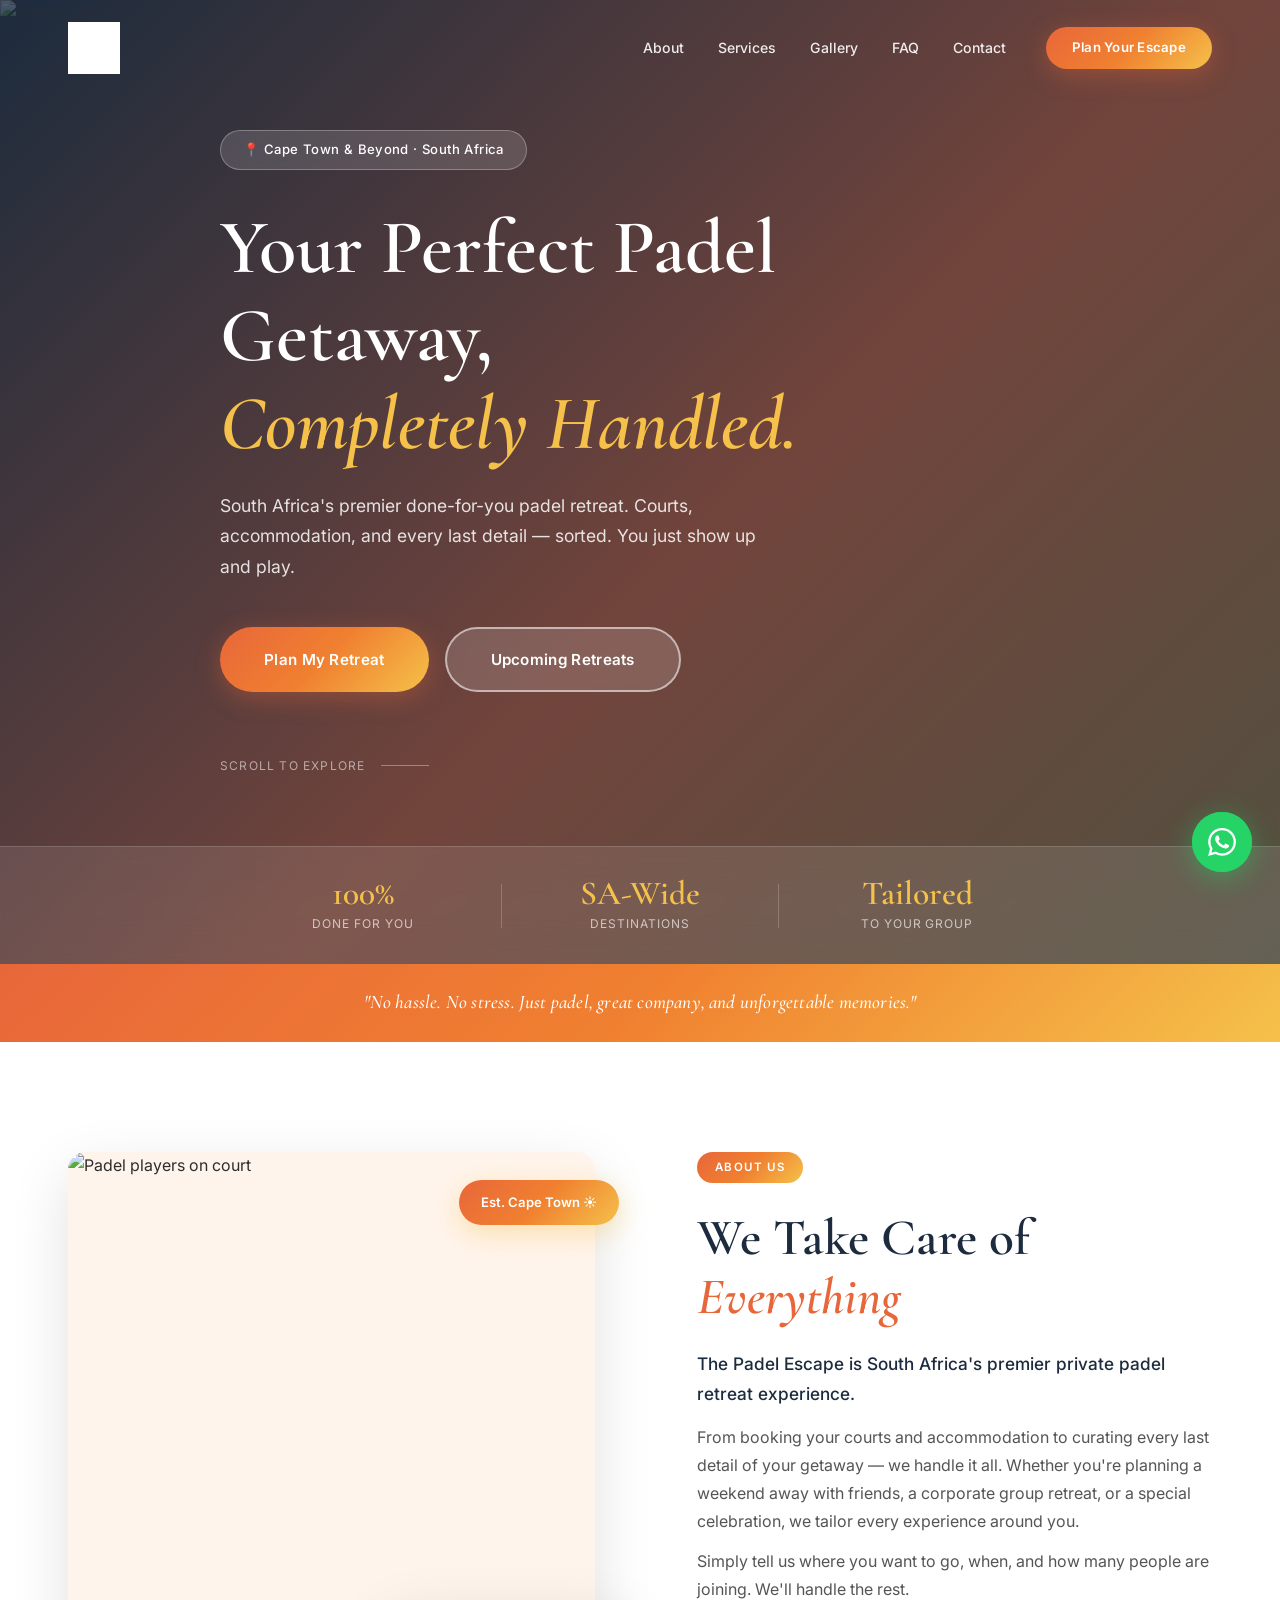
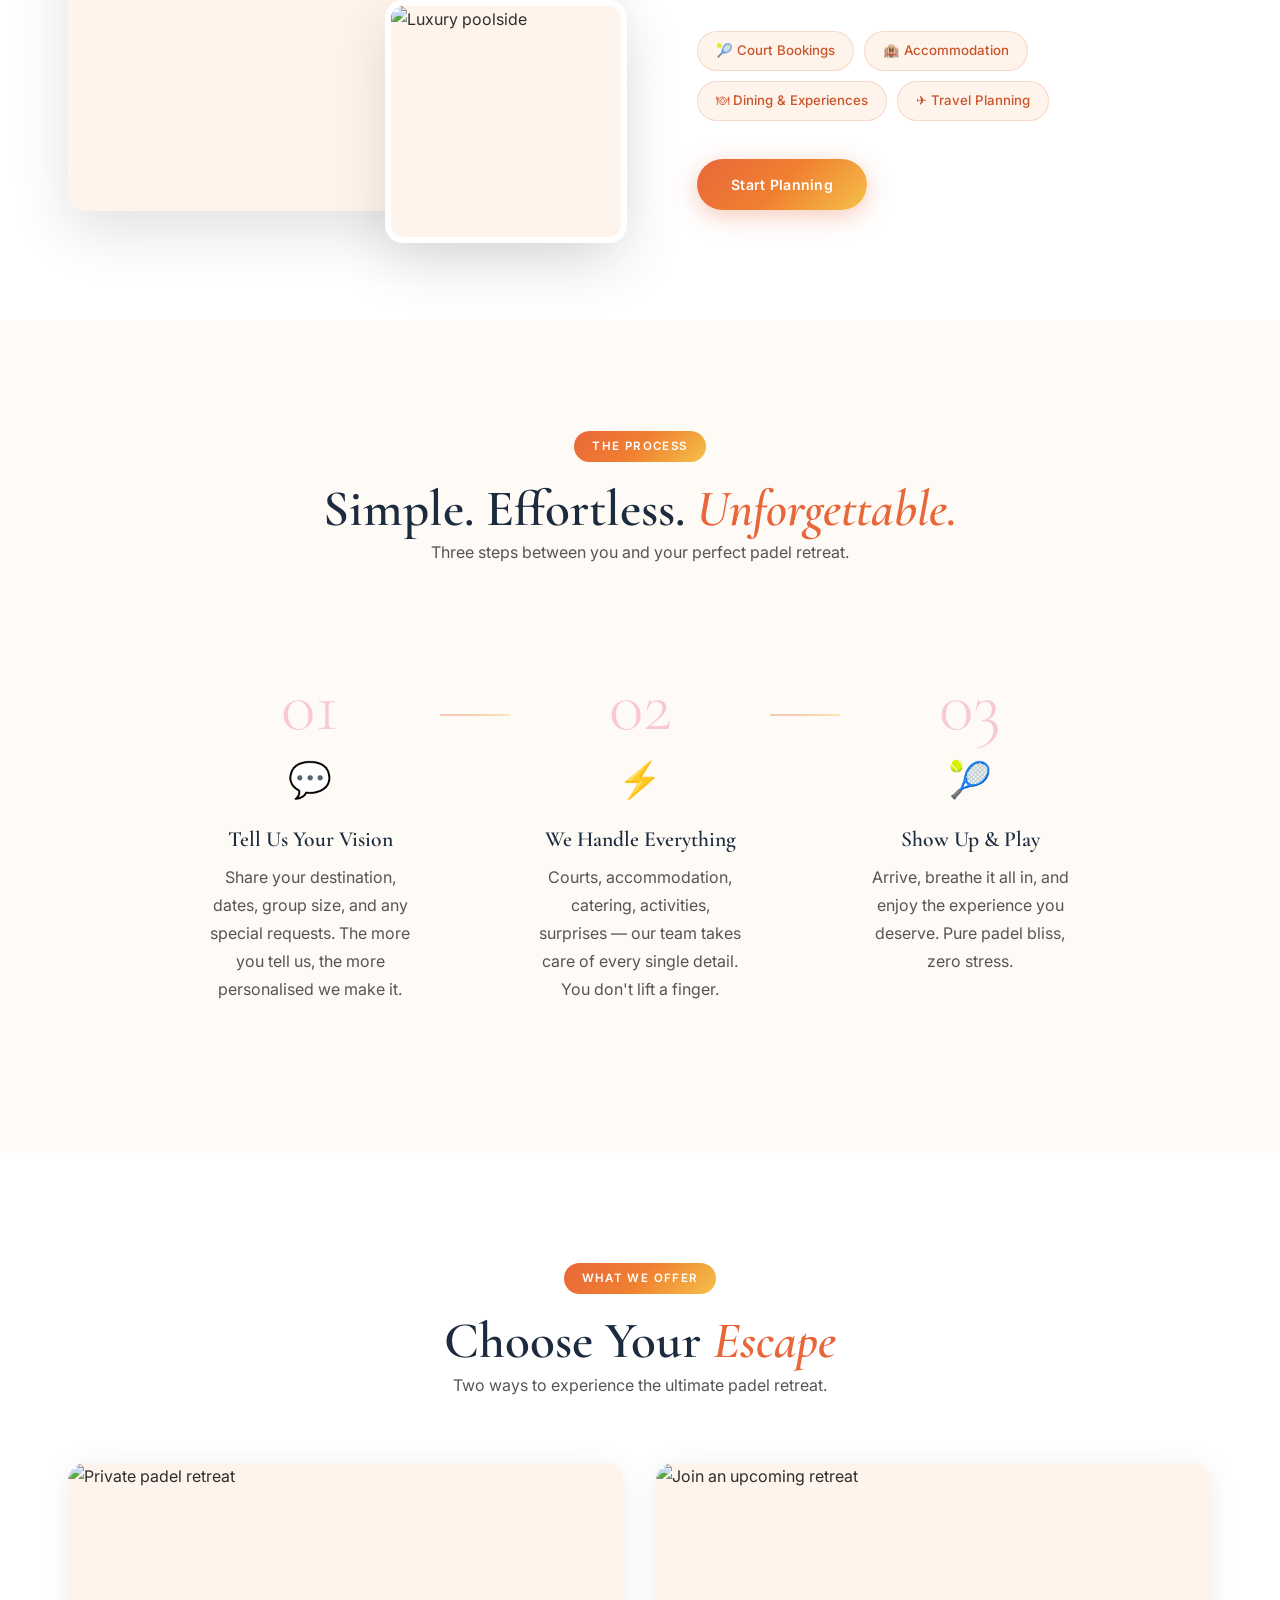
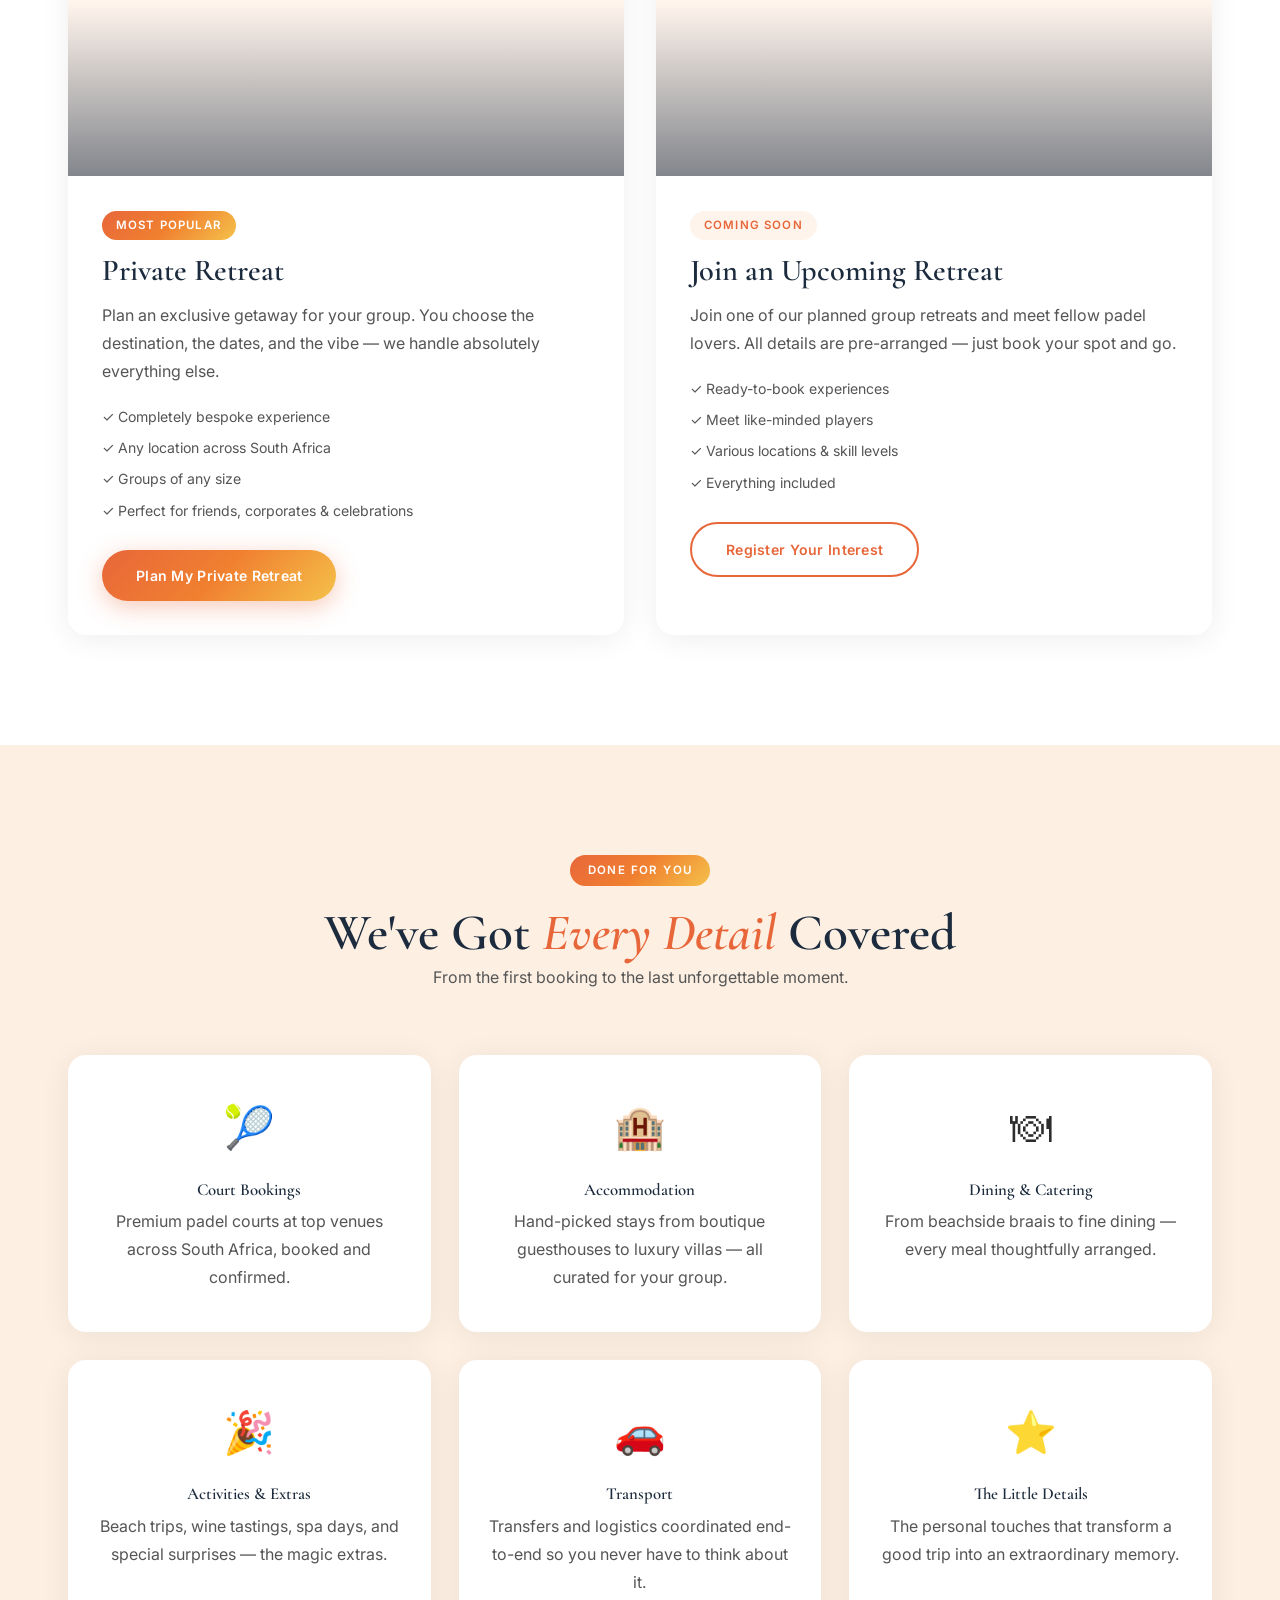
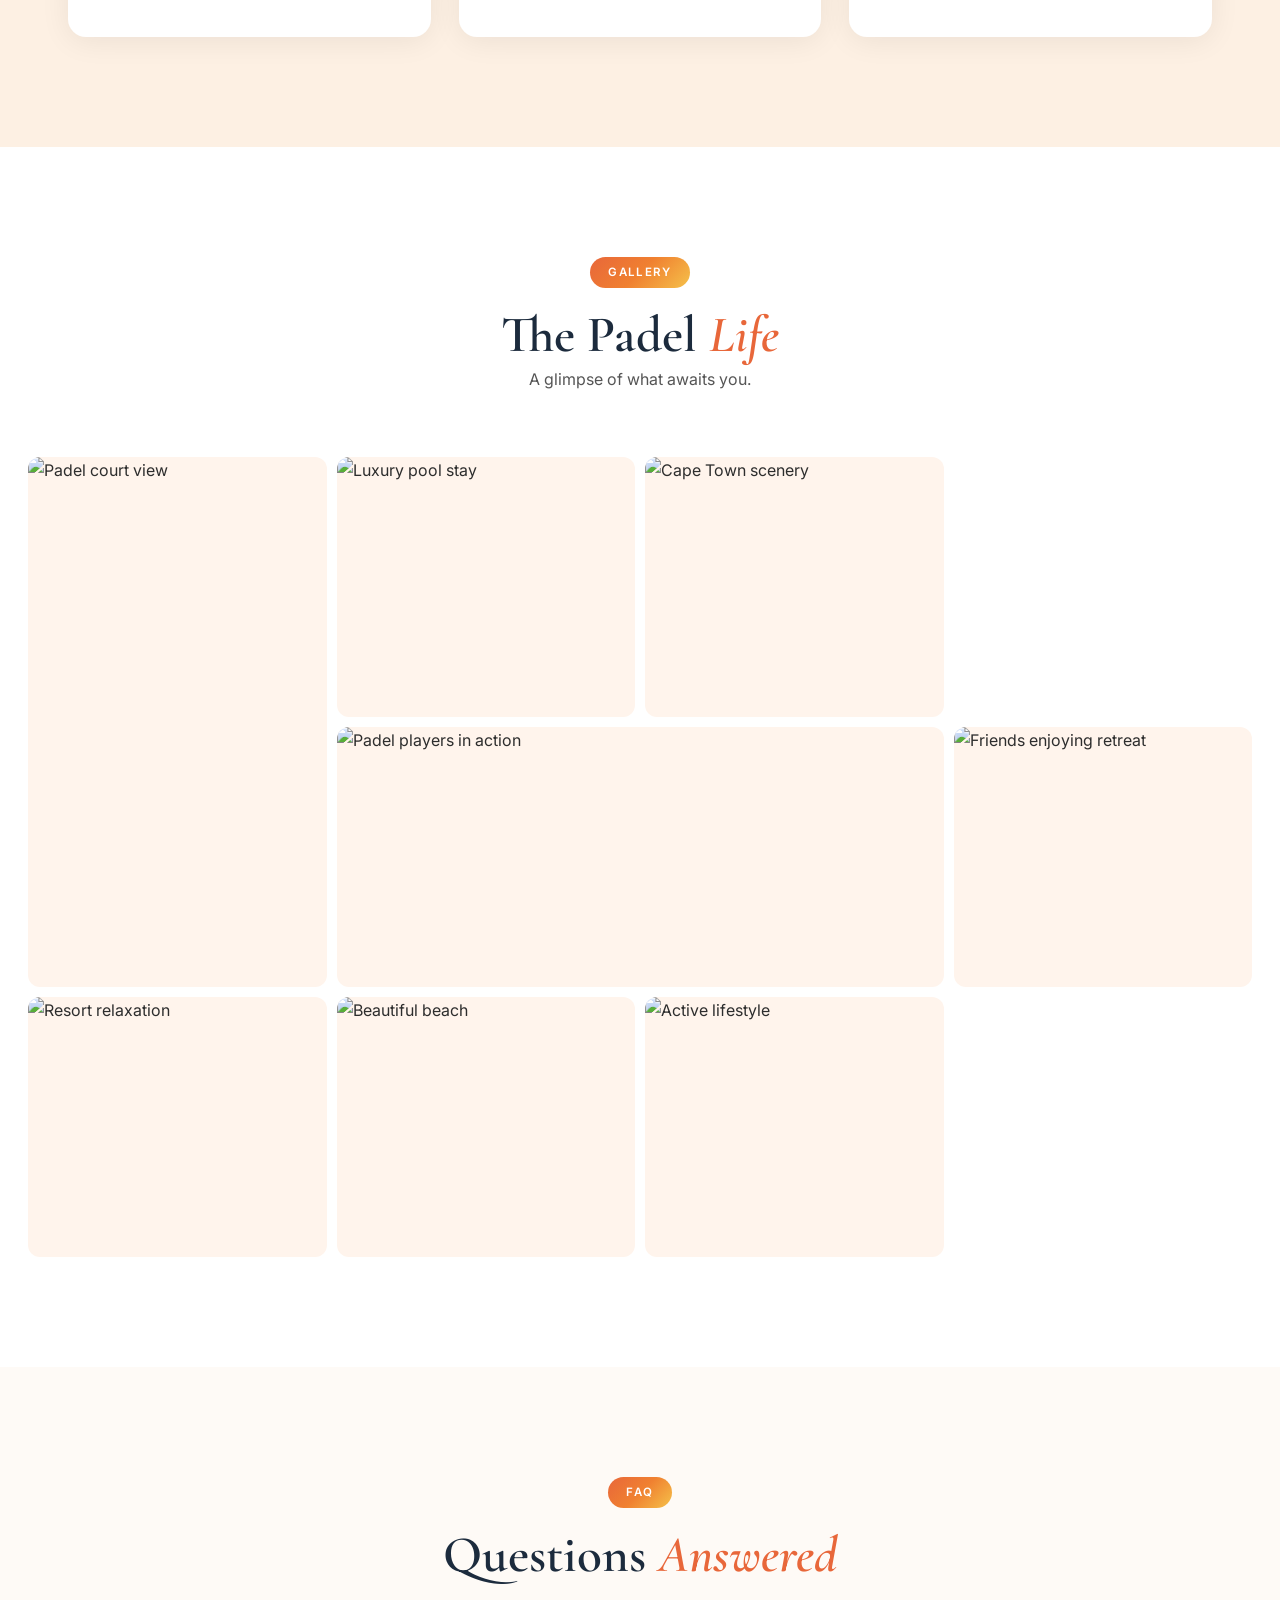
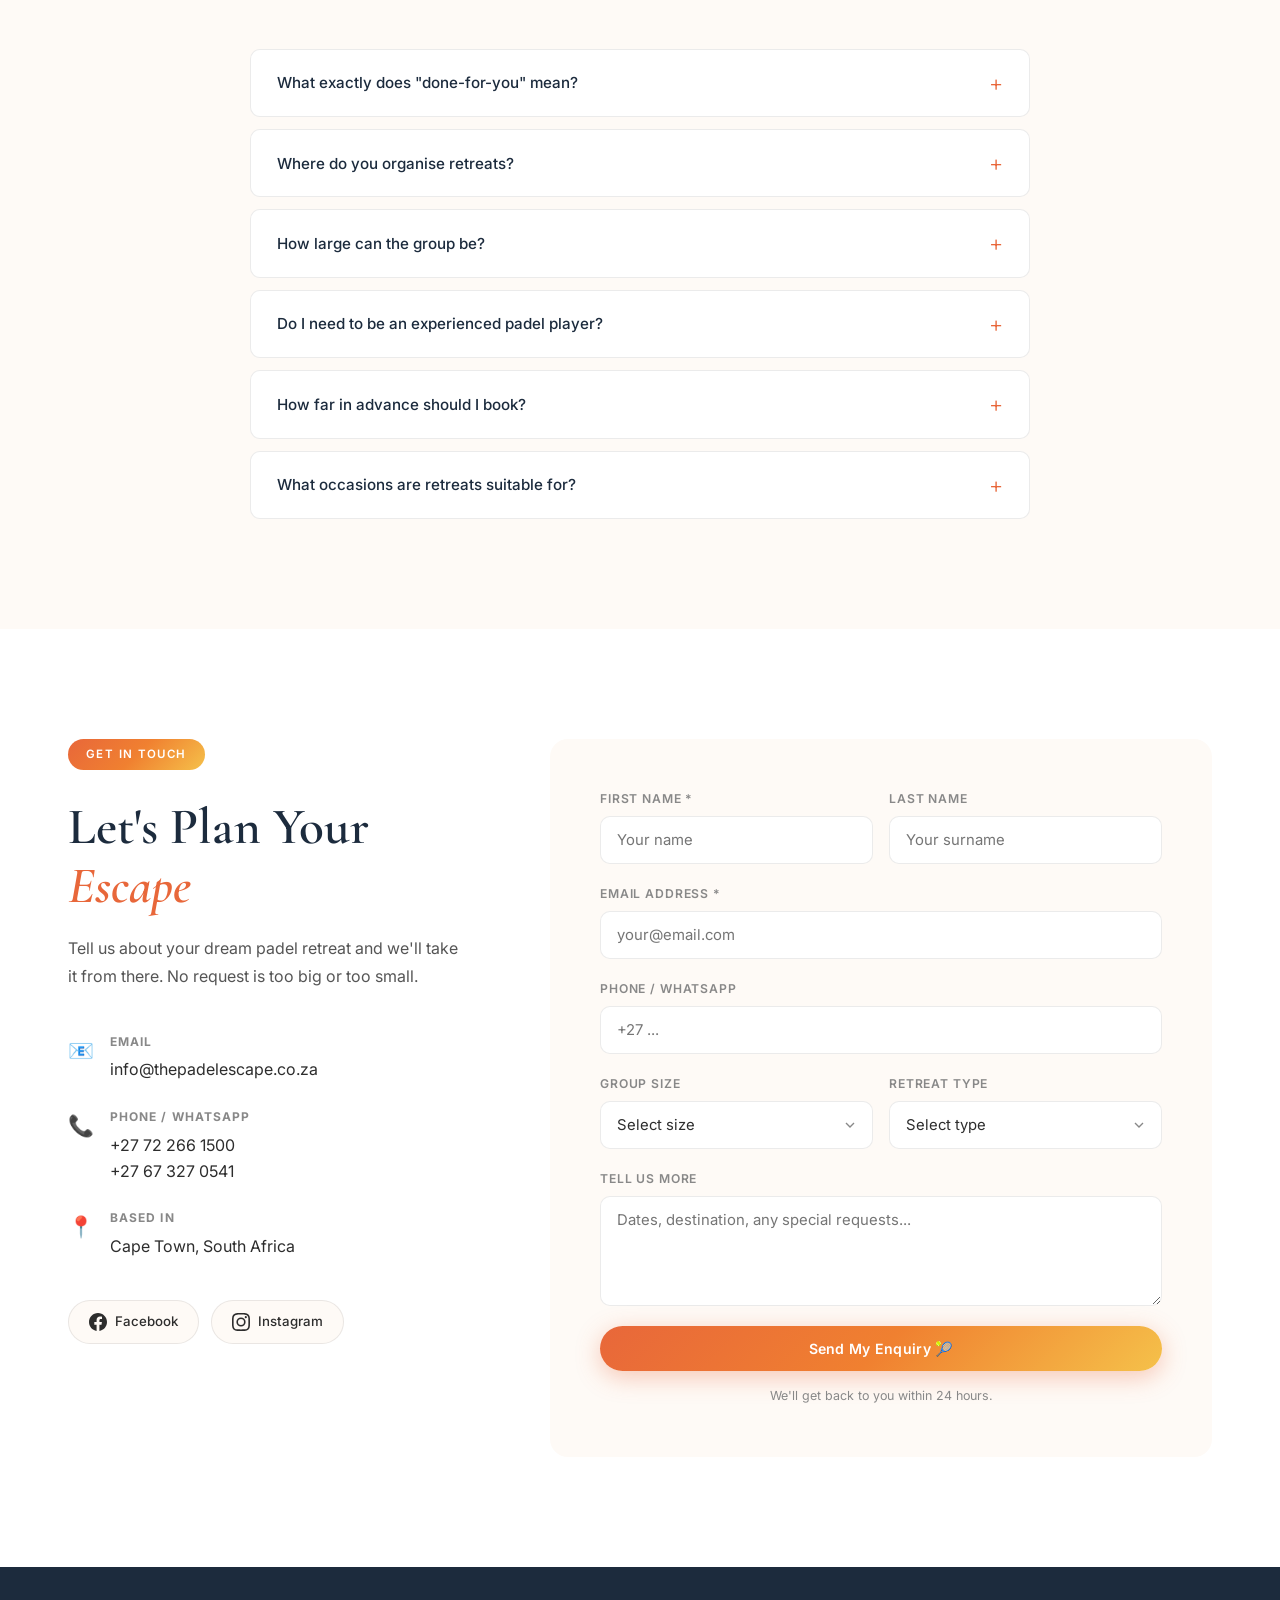
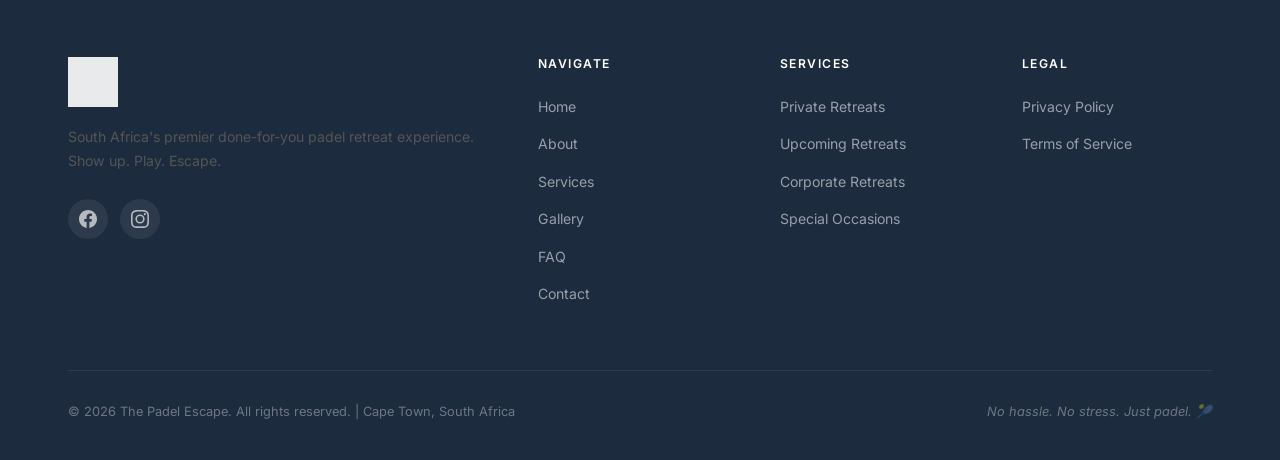
==== index.html @ 81f32230 "Add files via upload" ====
<!DOCTYPE html>
<html lang="en">
<head>
  <meta charset="UTF-8">
  <meta name="viewport" content="width=device-width, initial-scale=1.0">
  <meta name="description" content="The Padel Escape — South Africa's premier private padel retreat. Courts, accommodation, every detail handled. Based in Cape Town.">
  <meta property="og:title" content="The Padel Escape | SA's Premier Padel Retreat">
  <meta property="og:description" content="Completely done-for-you padel getaways across South Africa. You show up, we handle everything.">
  <meta property="og:image" content="padel.logo.jpeg">
  <title>The Padel Escape | South Africa's Premier Padel Retreat</title>
  <link rel="preconnect" href="https://fonts.googleapis.com">
  <link rel="preconnect" href="https://fonts.gstatic.com" crossorigin>
  <link href="https://fonts.googleapis.com/css2?family=Cormorant+Garamond:ital,wght@0,300;0,400;0,600;0,700;1,300;1,400&family=Inter:wght@300;400;500;600&display=swap" rel="stylesheet">
  <link rel="stylesheet" href="style.css">
</head>
<body>

  <!-- ===================== NAVIGATION ===================== -->
  <nav class="navbar" id="navbar">
    <div class="nav-container">
      <a href="#home" class="nav-logo">
        <img src="padel.logo.jpeg" alt="The Padel Escape">
      </a>
      <div class="nav-links" id="navLinks">
        <a href="#about">About</a>
        <a href="#services">Services</a>
        <a href="#gallery">Gallery</a>
        <a href="#faq">FAQ</a>
        <a href="#contact">Contact</a>
      </div>
      <a href="#contact" class="btn btn-primary nav-cta">Plan Your Escape</a>
      <button class="nav-toggle" id="navToggle" aria-label="Open menu">
        <span></span><span></span><span></span>
      </button>
    </div>
  </nav>

  <!-- ===================== HERO ===================== -->
  <section class="hero" id="home">
    <div class="hero-bg">
      <img
        src="https://images.unsplash.com/photo-1554068865-24cecd4e34b8?w=1920&q=80"
        alt="Padel court"
        class="hero-img"
      >
      <div class="hero-overlay"></div>
    </div>
    <div class="hero-content container">
      <div class="hero-badge">📍 Cape Town &amp; Beyond · South Africa</div>
      <h1>Your Perfect Padel Getaway,<br><em>Completely Handled.</em></h1>
      <p class="hero-sub">South Africa's premier done-for-you padel retreat. Courts, accommodation, and every last detail — sorted. You just show up and play.</p>
      <div class="hero-btns">
        <a href="#contact" class="btn btn-primary btn-lg">Plan My Retreat</a>
        <a href="#services" class="btn btn-outline-white btn-lg">Upcoming Retreats</a>
      </div>
      <div class="hero-scroll">
        <span>Scroll to explore</span>
        <div class="scroll-line"></div>
      </div>
    </div>
    <div class="hero-stats">
      <div class="stat">
        <span class="stat-num">100%</span>
        <span class="stat-label">Done For You</span>
      </div>
      <div class="stat-divider"></div>
      <div class="stat">
        <span class="stat-num">SA-Wide</span>
        <span class="stat-label">Destinations</span>
      </div>
      <div class="stat-divider"></div>
      <div class="stat">
        <span class="stat-num">Tailored</span>
        <span class="stat-label">To Your Group</span>
      </div>
    </div>
  </section>

  <!-- ===================== TRUST BAR ===================== -->
  <div class="trust-bar">
    <div class="container">
      <p class="trust-text">"No hassle. No stress. Just padel, great company, and unforgettable memories."</p>
    </div>
  </div>

  <!-- ===================== ABOUT ===================== -->
  <section class="about section" id="about">
    <div class="container">
      <div class="about-grid">
        <div class="about-images">
          <div class="about-img-main">
            <img
              src="https://images.unsplash.com/photo-1574629810360-7efbbe195018?w=700&q=80"
              alt="Padel players on court"
            >
          </div>
          <div class="about-img-accent">
            <img
              src="https://images.unsplash.com/photo-1566073771259-6a8506099945?w=400&q=80"
              alt="Luxury poolside"
            >
          </div>
          <div class="about-badge-float">Est. Cape Town ☀</div>
        </div>
        <div class="about-text">
          <div class="section-tag">About Us</div>
          <h2>We Take Care of <em>Everything</em></h2>
          <p class="lead-text">The Padel Escape is South Africa's premier private padel retreat experience.</p>
          <p>From booking your courts and accommodation to curating every last detail of your getaway — we handle it all. Whether you're planning a weekend away with friends, a corporate group retreat, or a special celebration, we tailor every experience around you.</p>
          <p style="margin-top:12px;">Simply tell us where you want to go, when, and how many people are joining. We'll handle the rest.</p>
          <div class="about-features">
            <div class="feature-pill">🎾 Court Bookings</div>
            <div class="feature-pill">🏨 Accommodation</div>
            <div class="feature-pill">🍽 Dining &amp; Experiences</div>
            <div class="feature-pill">✈ Travel Planning</div>
          </div>
          <a href="#contact" class="btn btn-primary">Start Planning</a>
        </div>
      </div>
    </div>
  </section>

  <!-- ===================== HOW IT WORKS ===================== -->
  <section class="how-works section section-light" id="how">
    <div class="container">
      <div class="section-header text-center">
        <div class="section-tag">The Process</div>
        <h2>Simple. Effortless. <em>Unforgettable.</em></h2>
        <p>Three steps between you and your perfect padel retreat.</p>
      </div>
      <div class="steps-grid">
        <div class="step">
          <div class="step-num">01</div>
          <div class="step-icon">💬</div>
          <h3>Tell Us Your Vision</h3>
          <p>Share your destination, dates, group size, and any special requests. The more you tell us, the more personalised we make it.</p>
        </div>
        <div class="step-connector"></div>
        <div class="step">
          <div class="step-num">02</div>
          <div class="step-icon">⚡</div>
          <h3>We Handle Everything</h3>
          <p>Courts, accommodation, catering, activities, surprises — our team takes care of every single detail. You don't lift a finger.</p>
        </div>
        <div class="step-connector"></div>
        <div class="step">
          <div class="step-num">03</div>
          <div class="step-icon">🎾</div>
          <h3>Show Up &amp; Play</h3>
          <p>Arrive, breathe it all in, and enjoy the experience you deserve. Pure padel bliss, zero stress.</p>
        </div>
      </div>
    </div>
  </section>

  <!-- ===================== SERVICES ===================== -->
  <section class="services section" id="services">
    <div class="container">
      <div class="section-header text-center">
        <div class="section-tag">What We Offer</div>
        <h2>Choose Your <em>Escape</em></h2>
        <p>Two ways to experience the ultimate padel retreat.</p>
      </div>
      <div class="services-grid">
        <div class="service-card service-card-featured">
          <div class="service-card-img">
            <img
              src="https://images.unsplash.com/photo-1526506118085-60ce8714f8c5?w=700&q=80"
              alt="Private padel retreat"
            >
            <div class="service-card-overlay"></div>
          </div>
          <div class="service-card-content">
            <div class="service-tag">Most Popular</div>
            <h3>Private Retreat</h3>
            <p>Plan an exclusive getaway for your group. You choose the destination, the dates, and the vibe — we handle absolutely everything else.</p>
            <ul class="service-features">
              <li>✓ Completely bespoke experience</li>
              <li>✓ Any location across South Africa</li>
              <li>✓ Groups of any size</li>
              <li>✓ Perfect for friends, corporates &amp; celebrations</li>
            </ul>
            <a href="#contact" class="btn btn-primary">Plan My Private Retreat</a>
          </div>
        </div>
        <div class="service-card">
          <div class="service-card-img">
            <img
              src="https://images.unsplash.com/photo-1529156069898-49953e39b3ac?w=700&q=80"
              alt="Join an upcoming retreat"
            >
            <div class="service-card-overlay"></div>
          </div>
          <div class="service-card-content">
            <div class="service-tag">Coming Soon</div>
            <h3>Join an Upcoming Retreat</h3>
            <p>Join one of our planned group retreats and meet fellow padel lovers. All details are pre-arranged — just book your spot and go.</p>
            <ul class="service-features">
              <li>✓ Ready-to-book experiences</li>
              <li>✓ Meet like-minded players</li>
              <li>✓ Various locations &amp; skill levels</li>
              <li>✓ Everything included</li>
            </ul>
            <a href="#contact" class="btn btn-outline">Register Your Interest</a>
          </div>
        </div>
      </div>
    </div>
  </section>

  <!-- ===================== WHAT WE HANDLE ===================== -->
  <section class="handles section section-warm" id="handles">
    <div class="container">
      <div class="section-header text-center">
        <div class="section-tag">Done For You</div>
        <h2>We've Got <em>Every Detail</em> Covered</h2>
        <p>From the first booking to the last unforgettable moment.</p>
      </div>
      <div class="handles-grid">
        <div class="handle-item">
          <div class="handle-icon">🎾</div>
          <h4>Court Bookings</h4>
          <p>Premium padel courts at top venues across South Africa, booked and confirmed.</p>
        </div>
        <div class="handle-item">
          <div class="handle-icon">🏨</div>
          <h4>Accommodation</h4>
          <p>Hand-picked stays from boutique guesthouses to luxury villas — all curated for your group.</p>
        </div>
        <div class="handle-item">
          <div class="handle-icon">🍽</div>
          <h4>Dining &amp; Catering</h4>
          <p>From beachside braais to fine dining — every meal thoughtfully arranged.</p>
        </div>
        <div class="handle-item">
          <div class="handle-icon">🎉</div>
          <h4>Activities &amp; Extras</h4>
          <p>Beach trips, wine tastings, spa days, and special surprises — the magic extras.</p>
        </div>
        <div class="handle-item">
          <div class="handle-icon">🚗</div>
          <h4>Transport</h4>
          <p>Transfers and logistics coordinated end-to-end so you never have to think about it.</p>
        </div>
        <div class="handle-item">
          <div class="handle-icon">⭐</div>
          <h4>The Little Details</h4>
          <p>The personal touches that transform a good trip into an extraordinary memory.</p>
        </div>
      </div>
    </div>
  </section>

  <!-- ===================== GALLERY ===================== -->
  <section class="gallery-section section" id="gallery">
    <div class="container">
      <div class="section-header text-center">
        <div class="section-tag">Gallery</div>
        <h2>The Padel <em>Life</em></h2>
        <p>A glimpse of what awaits you.</p>
      </div>
    </div>
    <div class="gallery-grid">
      <div class="gallery-item gallery-item-tall">
        <img src="https://images.unsplash.com/photo-1554068865-24cecd4e34b8?w=600&q=80" alt="Padel court view">
        <div class="gallery-overlay"><span>Court Life</span></div>
      </div>
      <div class="gallery-item">
        <img src="https://images.unsplash.com/photo-1566073771259-6a8506099945?w=600&q=80" alt="Luxury pool stay">
        <div class="gallery-overlay"><span>Luxury Stays</span></div>
      </div>
      <div class="gallery-item">
        <img src="https://images.unsplash.com/photo-1580060839134-75a5edca2e99?w=600&q=80" alt="Cape Town scenery">
        <div class="gallery-overlay"><span>Cape Town Vibes</span></div>
      </div>
      <div class="gallery-item gallery-item-wide">
        <img src="https://images.unsplash.com/photo-1574629810360-7efbbe195018?w=900&q=80" alt="Padel players in action">
        <div class="gallery-overlay"><span>Game On</span></div>
      </div>
      <div class="gallery-item">
        <img src="https://images.unsplash.com/photo-1529156069898-49953e39b3ac?w=600&q=80" alt="Friends enjoying retreat">
        <div class="gallery-overlay"><span>Great Company</span></div>
      </div>
      <div class="gallery-item">
        <img src="https://images.unsplash.com/photo-1571896349842-33c89424de2d?w=600&q=80" alt="Resort relaxation">
        <div class="gallery-overlay"><span>Unwind</span></div>
      </div>
      <div class="gallery-item">
        <img src="https://images.unsplash.com/photo-1507525428034-b723cf961d3e?w=600&q=80" alt="Beautiful beach">
        <div class="gallery-overlay"><span>Beach Days</span></div>
      </div>
      <div class="gallery-item">
        <img src="https://images.unsplash.com/photo-1526506118085-60ce8714f8c5?w=600&q=80" alt="Active lifestyle">
        <div class="gallery-overlay"><span>Active Escapes</span></div>
      </div>
    </div>
  </section>

  <!-- ===================== FAQ ===================== -->
  <section class="faq-section section section-light" id="faq">
    <div class="container">
      <div class="section-header text-center">
        <div class="section-tag">FAQ</div>
        <h2>Questions <em>Answered</em></h2>
      </div>
      <div class="faq-list">

        <div class="faq-item">
          <button class="faq-question">
            <span>What exactly does "done-for-you" mean?</span>
            <span class="faq-icon">+</span>
          </button>
          <div class="faq-answer">
            <p>It means you do absolutely nothing except show up and enjoy. We take care of court bookings, accommodation, transport, meals, activities, and every finer detail of your retreat. You tell us your vision — we build it.</p>
          </div>
        </div>

        <div class="faq-item">
          <button class="faq-question">
            <span>Where do you organise retreats?</span>
            <span class="faq-icon">+</span>
          </button>
          <div class="faq-answer">
            <p>We operate across South Africa. While we're based in Cape Town, we organise retreats in Johannesburg, Durban, the Garden Route, the Winelands, and beyond. If there's padel and a great destination — we're there.</p>
          </div>
        </div>

        <div class="faq-item">
          <button class="faq-question">
            <span>How large can the group be?</span>
            <span class="faq-icon">+</span>
          </button>
          <div class="faq-answer">
            <p>We cater for groups of all sizes — from intimate friend groups of 4 to large corporate retreats of 50+. The experience is fully tailored regardless of group size.</p>
          </div>
        </div>

        <div class="faq-item">
          <button class="faq-question">
            <span>Do I need to be an experienced padel player?</span>
            <span class="faq-icon">+</span>
          </button>
          <div class="faq-answer">
            <p>Not at all! We welcome all skill levels, from complete beginners to seasoned players. We can even arrange coaching sessions if you'd like to improve your game as part of your retreat.</p>
          </div>
        </div>

        <div class="faq-item">
          <button class="faq-question">
            <span>How far in advance should I book?</span>
            <span class="faq-icon">+</span>
          </button>
          <div class="faq-answer">
            <p>We recommend booking at least 4–6 weeks in advance to ensure the best availability, especially during peak season and school holidays. That said, reach out regardless — we'll do our best to make it happen.</p>
          </div>
        </div>

        <div class="faq-item">
          <button class="faq-question">
            <span>What occasions are retreats suitable for?</span>
            <span class="faq-icon">+</span>
          </button>
          <div class="faq-answer">
            <p>Weekend getaways with friends, corporate team-building, birthdays, bachelorette parties, anniversary trips, and any celebration worth marking. If you want to make it special, we're your team.</p>
          </div>
        </div>

      </div>
    </div>
  </section>

  <!-- ===================== CONTACT ===================== -->
  <section class="contact-section section" id="contact">
    <div class="container">
      <div class="contact-grid">
        <div class="contact-info">
          <div class="section-tag">Get In Touch</div>
          <h2>Let's Plan Your <em>Escape</em></h2>
          <p>Tell us about your dream padel retreat and we'll take it from there. No request is too big or too small.</p>
          <div class="contact-details">
            <div class="contact-item">
              <span class="contact-icon">📧</span>
              <div>
                <strong>Email</strong>
                <a href="mailto:info@thepadelescape.co.za">info@thepadelescape.co.za</a>
              </div>
            </div>
            <div class="contact-item">
              <span class="contact-icon">📞</span>
              <div>
                <strong>Phone / WhatsApp</strong>
                <a href="tel:+27722661500">+27 72 266 1500</a><br>
                <a href="tel:+27673270541">+27 67 327 0541</a>
              </div>
            </div>
            <div class="contact-item">
              <span class="contact-icon">📍</span>
              <div>
                <strong>Based In</strong>
                <span>Cape Town, South Africa</span>
              </div>
            </div>
          </div>
          <div class="social-links">
            <a href="https://www.facebook.com/profile.php?id=61576466785941" target="_blank" rel="noopener" class="social-link">
              <svg viewBox="0 0 24 24" fill="currentColor" width="18" height="18"><path d="M24 12.073c0-6.627-5.373-12-12-12s-12 5.373-12 12c0 5.99 4.388 10.954 10.125 11.854v-8.385H7.078v-3.47h3.047V9.43c0-3.007 1.792-4.669 4.533-4.669 1.312 0 2.686.235 2.686.235v2.953H15.83c-1.491 0-1.956.925-1.956 1.874v2.25h3.328l-.532 3.47h-2.796v8.385C19.612 23.027 24 18.062 24 12.073z"/></svg>
              Facebook
            </a>
            <a href="https://www.instagram.com/thepadelescapesa/" target="_blank" rel="noopener" class="social-link">
              <svg viewBox="0 0 24 24" fill="currentColor" width="18" height="18"><path d="M12 2.163c3.204 0 3.584.012 4.85.07 3.252.148 4.771 1.691 4.919 4.919.058 1.265.069 1.645.069 4.849 0 3.205-.012 3.584-.069 4.849-.149 3.225-1.664 4.771-4.919 4.919-1.266.058-1.644.07-4.85.07-3.204 0-3.584-.012-4.849-.07-3.26-.149-4.771-1.699-4.919-4.92-.058-1.265-.07-1.644-.07-4.849 0-3.204.013-3.583.07-4.849.149-3.227 1.664-4.771 4.919-4.919 1.266-.057 1.645-.069 4.849-.069zM12 0C8.741 0 8.333.014 7.053.072 2.695.272.273 2.69.073 7.052.014 8.333 0 8.741 0 12c0 3.259.014 3.668.072 4.948.2 4.358 2.618 6.78 6.98 6.98C8.333 23.986 8.741 24 12 24c3.259 0 3.668-.014 4.948-.072 4.354-.2 6.782-2.618 6.979-6.98.059-1.28.073-1.689.073-4.948 0-3.259-.014-3.667-.072-4.947-.196-4.354-2.617-6.78-6.979-6.98C15.668.014 15.259 0 12 0zm0 5.838a6.162 6.162 0 100 12.324 6.162 6.162 0 000-12.324zM12 16a4 4 0 110-8 4 4 0 010 8zm6.406-11.845a1.44 1.44 0 100 2.881 1.44 1.44 0 000-2.881z"/></svg>
              Instagram
            </a>
          </div>
        </div>

        <div class="contact-form-wrapper">
          <form class="contact-form" id="contactForm">
            <div class="form-row">
              <div class="form-group">
                <label for="firstName">First Name *</label>
                <input type="text" id="firstName" name="firstName" required placeholder="Your name">
              </div>
              <div class="form-group">
                <label for="lastName">Last Name</label>
                <input type="text" id="lastName" name="lastName" placeholder="Your surname">
              </div>
            </div>
            <div class="form-group">
              <label for="email">Email Address *</label>
              <input type="email" id="email" name="email" required placeholder="your@email.com">
            </div>
            <div class="form-group">
              <label for="phone">Phone / WhatsApp</label>
              <input type="tel" id="phone" name="phone" placeholder="+27 ...">
            </div>
            <div class="form-row">
              <div class="form-group">
                <label for="groupSize">Group Size</label>
                <select id="groupSize" name="groupSize">
                  <option value="">Select size</option>
                  <option>2–4 people</option>
                  <option>5–10 people</option>
                  <option>11–20 people</option>
                  <option>20+ people</option>
                </select>
              </div>
              <div class="form-group">
                <label for="retreatType">Retreat Type</label>
                <select id="retreatType" name="retreatType">
                  <option value="">Select type</option>
                  <option>Private Group Retreat</option>
                  <option>Join Upcoming Retreat</option>
                  <option>Corporate Retreat</option>
                  <option>Special Celebration</option>
                </select>
              </div>
            </div>
            <div class="form-group">
              <label for="message">Tell Us More</label>
              <textarea id="message" name="message" rows="4" placeholder="Dates, destination, any special requests..."></textarea>
            </div>
            <button type="submit" class="btn btn-primary btn-full">Send My Enquiry 🎾</button>
            <p class="form-note">We'll get back to you within 24 hours.</p>
          </form>
        </div>
      </div>
    </div>
  </section>

  <!-- ===================== FOOTER ===================== -->
  <footer class="footer">
    <div class="container">
      <div class="footer-grid">
        <div class="footer-brand">
          <img src="padel.logo.jpeg" alt="The Padel Escape" class="footer-logo">
          <p>South Africa's premier done-for-you padel retreat experience. Show up. Play. Escape.</p>
          <div class="footer-social">
            <a href="https://www.facebook.com/profile.php?id=61576466785941" target="_blank" rel="noopener" aria-label="Facebook">
              <svg viewBox="0 0 24 24" fill="currentColor" width="18" height="18"><path d="M24 12.073c0-6.627-5.373-12-12-12s-12 5.373-12 12c0 5.99 4.388 10.954 10.125 11.854v-8.385H7.078v-3.47h3.047V9.43c0-3.007 1.792-4.669 4.533-4.669 1.312 0 2.686.235 2.686.235v2.953H15.83c-1.491 0-1.956.925-1.956 1.874v2.25h3.328l-.532 3.47h-2.796v8.385C19.612 23.027 24 18.062 24 12.073z"/></svg>
            </a>
            <a href="https://www.instagram.com/thepadelescapesa/" target="_blank" rel="noopener" aria-label="Instagram">
              <svg viewBox="0 0 24 24" fill="currentColor" width="18" height="18"><path d="M12 2.163c3.204 0 3.584.012 4.85.07 3.252.148 4.771 1.691 4.919 4.919.058 1.265.069 1.645.069 4.849 0 3.205-.012 3.584-.069 4.849-.149 3.225-1.664 4.771-4.919 4.919-1.266.058-1.644.07-4.85.07-3.204 0-3.584-.012-4.849-.07-3.26-.149-4.771-1.699-4.919-4.92-.058-1.265-.07-1.644-.07-4.849 0-3.204.013-3.583.07-4.849.149-3.227 1.664-4.771 4.919-4.919 1.266-.057 1.645-.069 4.849-.069zM12 0C8.741 0 8.333.014 7.053.072 2.695.272.273 2.69.073 7.052.014 8.333 0 8.741 0 12c0 3.259.014 3.668.072 4.948.2 4.358 2.618 6.78 6.98 6.98C8.333 23.986 8.741 24 12 24c3.259 0 3.668-.014 4.948-.072 4.354-.2 6.782-2.618 6.979-6.98.059-1.28.073-1.689.073-4.948 0-3.259-.014-3.667-.072-4.947-.196-4.354-2.617-6.78-6.979-6.98C15.668.014 15.259 0 12 0zm0 5.838a6.162 6.162 0 100 12.324 6.162 6.162 0 000-12.324zM12 16a4 4 0 110-8 4 4 0 010 8zm6.406-11.845a1.44 1.44 0 100 2.881 1.44 1.44 0 000-2.881z"/></svg>
            </a>
          </div>
        </div>
        <div class="footer-links">
          <h4>Navigate</h4>
          <ul>
            <li><a href="#home">Home</a></li>
            <li><a href="#about">About</a></li>
            <li><a href="#services">Services</a></li>
            <li><a href="#gallery">Gallery</a></li>
            <li><a href="#faq">FAQ</a></li>
            <li><a href="#contact">Contact</a></li>
          </ul>
        </div>
        <div class="footer-links">
          <h4>Services</h4>
          <ul>
            <li><a href="#services">Private Retreats</a></li>
            <li><a href="#services">Upcoming Retreats</a></li>
            <li><a href="#services">Corporate Retreats</a></li>
            <li><a href="#services">Special Occasions</a></li>
          </ul>
        </div>
        <div class="footer-links">
          <h4>Legal</h4>
          <ul>
            <li><a href="privacy-policy.html">Privacy Policy</a></li>
            <li><a href="terms-of-service.html">Terms of Service</a></li>
          </ul>
        </div>
      </div>
      <div class="footer-bottom">
        <p>&copy; 2026 The Padel Escape. All rights reserved. | Cape Town, South Africa</p>
        <p class="footer-tagline">No hassle. No stress. Just padel. 🎾</p>
      </div>
    </div>
  </footer>

  <!-- WhatsApp Float Button -->
  <a href="https://wa.me/27722661500" class="whatsapp-float" target="_blank" rel="noopener" aria-label="Chat on WhatsApp">
    <svg viewBox="0 0 24 24" fill="currentColor" width="28" height="28"><path d="M17.472 14.382c-.297-.149-1.758-.867-2.03-.967-.273-.099-.471-.148-.67.15-.197.297-.767.966-.94 1.164-.173.199-.347.223-.644.075-.297-.15-1.255-.463-2.39-1.475-.883-.788-1.48-1.761-1.653-2.059-.173-.297-.018-.458.13-.606.134-.133.298-.347.446-.52.149-.174.198-.298.298-.497.099-.198.05-.371-.025-.52-.075-.149-.669-1.612-.916-2.207-.242-.579-.487-.5-.669-.51-.173-.008-.371-.01-.57-.01-.198 0-.52.074-.792.372-.272.297-1.04 1.016-1.04 2.479 0 1.462 1.065 2.875 1.213 3.074.149.198 2.096 3.2 5.077 4.487.709.306 1.262.489 1.694.625.712.227 1.36.195 1.871.118.571-.085 1.758-.719 2.006-1.413.248-.694.248-1.289.173-1.413-.074-.124-.272-.198-.57-.347m-5.421 7.403h-.004a9.87 9.87 0 01-5.031-1.378l-.361-.214-3.741.982.998-3.648-.235-.374a9.86 9.86 0 01-1.51-5.26c.001-5.45 4.436-9.884 9.888-9.884 2.64 0 5.122 1.03 6.988 2.898a9.825 9.825 0 012.893 6.994c-.003 5.45-4.437 9.884-9.885 9.884m8.413-18.297A11.815 11.815 0 0012.05 0C5.495 0 .16 5.335.157 11.892c0 2.096.547 4.142 1.588 5.945L.057 24l6.305-1.654a11.882 11.882 0 005.683 1.448h.005c6.554 0 11.89-5.335 11.893-11.893a11.821 11.821 0 00-3.48-8.413z"/></svg>
  </a>

  <script src="script.js"></script>
</body>
</html>
---- style.css ----
/* ================================================
   THE PADEL ESCAPE — STYLESHEET
   Modern · Minimal · Luxury · Holiday Vibes
   ================================================ */

:root {
  --primary:       #E8673A;
  --primary-dark:  #c9542a;
  --primary-light: #fde8df;
  --secondary:     #F5C14A;
  --accent:        #F4A0BE;
  --white:         #FFFFFF;
  --off-white:     #FEFAF6;
  --light:         #FFF4EC;
  --warm-light:    #FDF0E3;
  --dark:          #1C2B3D;
  --text:          #2D2D2D;
  --text-muted:    #888888;
  --border:        rgba(0, 0, 0, 0.08);
  --shadow:        0 4px 30px rgba(0, 0, 0, 0.07);
  --shadow-lg:     0 20px 60px rgba(0, 0, 0, 0.12);
  --radius:        18px;
  --radius-sm:     10px;
  --transition:    all 0.3s ease;
  --gradient:      linear-gradient(135deg, var(--primary) 0%, #f08030 50%, var(--secondary) 100%);
}

/* ---- RESET & BASE ---- */
*, *::before, *::after { margin: 0; padding: 0; box-sizing: border-box; }
html { scroll-behavior: smooth; font-size: 16px; }

body {
  font-family: 'Inter', -apple-system, BlinkMacSystemFont, sans-serif;
  color: var(--text);
  background: var(--white);
  overflow-x: hidden;
  line-height: 1.65;
  -webkit-font-smoothing: antialiased;
}

img { display: block; max-width: 100%; }
a  { color: inherit; text-decoration: none; transition: var(--transition); }
ul { list-style: none; }
button { font-family: inherit; }

/* ---- TYPOGRAPHY ---- */
h1, h2, h3, h4 {
  font-family: 'Cormorant Garamond', Georgia, serif;
  line-height: 1.15;
  color: var(--dark);
}
h1 { font-size: clamp(2.6rem, 6vw, 5.2rem); font-weight: 600; }
h2 { font-size: clamp(2rem, 4vw, 3.6rem);   font-weight: 600; }
h3 { font-size: clamp(1.3rem, 2.5vw, 1.9rem); font-weight: 600; }
h4 { font-size: 1.05rem; font-weight: 600; }

h1 em, h2 em, h3 em { font-style: italic; color: var(--primary); }

p { font-size: 1rem; color: #555; line-height: 1.75; }

/* ---- LAYOUT ---- */
.container {
  max-width: 1200px;
  margin: 0 auto;
  padding: 0 28px;
}

.section         { padding: 110px 0; }
.section-light   { background: var(--off-white); }
.section-warm    { background: var(--warm-light); }

.section-header  { margin-bottom: 64px; }
.text-center     { text-align: center; }
.text-center p   { max-width: 560px; margin: 0 auto; }

.section-tag {
  display: inline-block;
  background: var(--gradient);
  color: #fff;
  font-size: 0.72rem;
  font-weight: 600;
  letter-spacing: 0.12em;
  text-transform: uppercase;
  padding: 6px 18px;
  border-radius: 50px;
  margin-bottom: 18px;
}

/* ---- BUTTONS ---- */
.btn {
  display: inline-flex;
  align-items: center;
  gap: 8px;
  padding: 14px 34px;
  border-radius: 50px;
  font-family: 'Inter', sans-serif;
  font-size: 0.88rem;
  font-weight: 600;
  cursor: pointer;
  border: none;
  transition: var(--transition);
  white-space: nowrap;
  letter-spacing: 0.02em;
}

.btn-primary {
  background: var(--gradient);
  color: #fff;
  box-shadow: 0 6px 24px rgba(232, 103, 58, 0.35);
}
.btn-primary:hover {
  transform: translateY(-3px);
  box-shadow: 0 12px 36px rgba(232, 103, 58, 0.45);
  color: #fff;
}

.btn-outline {
  background: transparent;
  color: var(--primary);
  border: 2px solid var(--primary);
}
.btn-outline:hover {
  background: var(--primary);
  color: #fff;
}

.btn-outline-white {
  background: rgba(255, 255, 255, 0.15);
  color: #fff;
  border: 2px solid rgba(255, 255, 255, 0.55);
  backdrop-filter: blur(8px);
}
.btn-outline-white:hover {
  background: rgba(255, 255, 255, 0.25);
  border-color: #fff;
}

.btn-lg   { padding: 18px 44px; font-size: 0.95rem; }
.btn-full { width: 100%; justify-content: center; }

/* ================================================
   NAVIGATION
   ================================================ */
.navbar {
  position: fixed;
  top: 0; left: 0; right: 0;
  z-index: 1000;
  padding: 22px 0;
  transition: background 0.4s ease, padding 0.3s ease, box-shadow 0.3s ease;
}

.navbar.scrolled {
  background: rgba(255, 255, 255, 0.96);
  backdrop-filter: blur(20px);
  -webkit-backdrop-filter: blur(20px);
  padding: 14px 0;
  box-shadow: 0 2px 30px rgba(0, 0, 0, 0.07);
}

.nav-container {
  max-width: 1200px;
  margin: 0 auto;
  padding: 0 28px;
  display: flex;
  align-items: center;
  gap: 40px;
}

.nav-logo img {
  height: 52px;
  width: auto;
  object-fit: contain;
  filter: brightness(0) invert(1);
  transition: var(--transition);
}
.navbar.scrolled .nav-logo img { filter: none; }

.nav-links {
  display: flex;
  gap: 34px;
  margin-left: auto;
}
.nav-links a {
  font-size: 0.88rem;
  font-weight: 500;
  color: rgba(255, 255, 255, 0.9);
}
.navbar.scrolled .nav-links a { color: var(--text); }
.nav-links a:hover,
.navbar.scrolled .nav-links a:hover { color: var(--primary); }

.nav-cta {
  padding: 10px 26px;
  font-size: 0.83rem;
}

.nav-toggle {
  display: none;
  flex-direction: column;
  gap: 5px;
  background: none;
  border: none;
  cursor: pointer;
  padding: 4px;
  margin-left: auto;
}
.nav-toggle span {
  width: 24px; height: 2px;
  background: #fff;
  display: block;
  border-radius: 2px;
  transition: var(--transition);
}
.navbar.scrolled .nav-toggle span { background: var(--dark); }

/* ================================================
   HERO
   ================================================ */
.hero {
  position: relative;
  min-height: 100vh;
  display: flex;
  flex-direction: column;
  justify-content: center;
  overflow: hidden;
}

.hero-bg {
  position: absolute;
  inset: 0;
  z-index: 0;
  background: var(--dark); /* fallback */
}
.hero-img {
  width: 100%; height: 100%;
  object-fit: cover;
  object-position: center 40%;
}
.hero-overlay {
  position: absolute;
  inset: 0;
  background: linear-gradient(
    135deg,
    rgba(28, 43, 61, 0.78) 0%,
    rgba(232, 103, 58, 0.42) 55%,
    rgba(245, 193, 74, 0.25) 100%
  );
}

.hero-content {
  position: relative;
  z-index: 1;
  padding-top: 130px;
  padding-bottom: 70px;
  color: #fff;
}

.hero-badge {
  display: inline-flex;
  align-items: center;
  gap: 8px;
  background: rgba(255, 255, 255, 0.14);
  backdrop-filter: blur(10px);
  border: 1px solid rgba(255, 255, 255, 0.28);
  color: #fff;
  padding: 8px 22px;
  border-radius: 50px;
  font-size: 0.82rem;
  font-weight: 500;
  margin-bottom: 34px;
  letter-spacing: 0.03em;
}

.hero h1 { color: #fff; max-width: 840px; margin-bottom: 22px; }
.hero h1 em { color: var(--secondary); }

.hero-sub {
  color: rgba(255, 255, 255, 0.85);
  font-size: 1.1rem;
  max-width: 560px;
  margin-bottom: 44px;
}

.hero-btns {
  display: flex;
  gap: 16px;
  flex-wrap: wrap;
  margin-bottom: 64px;
}

.hero-scroll {
  display: flex;
  align-items: center;
  gap: 16px;
  color: rgba(255, 255, 255, 0.55);
  font-size: 0.75rem;
  letter-spacing: 0.1em;
  text-transform: uppercase;
}
.scroll-line {
  width: 48px; height: 1px;
  background: rgba(255, 255, 255, 0.35);
  position: relative;
  overflow: hidden;
}
.scroll-line::after {
  content: '';
  position: absolute;
  top: 0; left: -100%;
  width: 100%; height: 100%;
  background: rgba(255, 255, 255, 0.8);
  animation: scrollLine 2.2s ease-in-out infinite;
}
@keyframes scrollLine { to { left: 110%; } }

.hero-stats {
  position: relative;
  z-index: 1;
  background: rgba(255, 255, 255, 0.1);
  backdrop-filter: blur(20px);
  -webkit-backdrop-filter: blur(20px);
  border-top: 1px solid rgba(255, 255, 255, 0.15);
  display: flex;
  align-items: center;
  justify-content: center;
  padding: 30px 28px;
  margin-top: auto;
}
.stat {
  display: flex;
  flex-direction: column;
  align-items: center;
  gap: 4px;
  flex: 1;
  max-width: 220px;
}
.stat-num {
  font-family: 'Cormorant Garamond', serif;
  font-size: 2.1rem;
  font-weight: 600;
  color: var(--secondary);
  line-height: 1;
}
.stat-label {
  font-size: 0.75rem;
  color: rgba(255, 255, 255, 0.65);
  text-transform: uppercase;
  letter-spacing: 0.08em;
}
.stat-divider {
  width: 1px; height: 44px;
  background: rgba(255, 255, 255, 0.2);
  flex-shrink: 0;
  margin: 0 28px;
}

/* ================================================
   TRUST BAR
   ================================================ */
.trust-bar {
  background: var(--gradient);
  padding: 22px 0;
  text-align: center;
}
.trust-text {
  color: #fff;
  font-size: 1rem;
  font-weight: 500;
  font-style: italic;
  font-family: 'Cormorant Garamond', serif;
  font-size: 1.2rem;
  letter-spacing: 0.01em;
}

/* ================================================
   ABOUT
   ================================================ */
.about-grid {
  display: grid;
  grid-template-columns: 1fr 1fr;
  gap: 90px;
  align-items: center;
}

.about-images { position: relative; }

.about-img-main {
  border-radius: var(--radius);
  overflow: hidden;
  aspect-ratio: 4/5;
  box-shadow: var(--shadow-lg);
  background: var(--light);
}
.about-img-main img {
  width: 100%; height: 100%;
  object-fit: cover;
  transition: transform 0.7s ease;
}
.about-img-main:hover img { transform: scale(1.04); }

.about-img-accent {
  position: absolute;
  bottom: -32px; right: -32px;
  width: 46%;
  aspect-ratio: 1;
  border-radius: var(--radius);
  overflow: hidden;
  border: 6px solid #fff;
  box-shadow: var(--shadow-lg);
  background: var(--light);
}
.about-img-accent img {
  width: 100%; height: 100%;
  object-fit: cover;
}

.about-badge-float {
  position: absolute;
  top: 28px; right: -24px;
  background: var(--gradient);
  color: #fff;
  padding: 12px 22px;
  border-radius: 50px;
  font-size: 0.82rem;
  font-weight: 600;
  box-shadow: 0 8px 28px rgba(245, 193, 74, 0.4);
  white-space: nowrap;
}

.about-text { padding-left: 12px; }
.about-text h2 { margin: 8px 0 22px; }

.lead-text {
  font-size: 1.08rem;
  color: var(--dark);
  font-weight: 500;
  margin-bottom: 14px;
}

.about-features {
  display: flex;
  flex-wrap: wrap;
  gap: 10px;
  margin: 28px 0 38px;
}
.feature-pill {
  background: var(--light);
  border: 1px solid rgba(232, 103, 58, 0.2);
  color: var(--primary-dark);
  padding: 8px 18px;
  border-radius: 50px;
  font-size: 0.83rem;
  font-weight: 500;
}

/* ================================================
   HOW IT WORKS
   ================================================ */
.steps-grid {
  display: flex;
  align-items: flex-start;
  max-width: 920px;
  margin: 0 auto;
}

.step {
  flex: 1;
  text-align: center;
  padding: 40px 28px;
  border-radius: var(--radius);
  transition: var(--transition);
}
.step:hover {
  background: #fff;
  box-shadow: var(--shadow);
}

.step-num {
  font-family: 'Cormorant Garamond', serif;
  font-size: 4.5rem;
  font-weight: 300;
  color: var(--accent);
  line-height: 1;
  margin-bottom: 8px;
  opacity: 0.55;
}
.step-icon { font-size: 2.2rem; margin-bottom: 18px; }
.step h3   { margin-bottom: 12px; font-size: 1.35rem; }

.step-connector {
  width: 70px; height: 2px;
  background: var(--gradient);
  flex-shrink: 0;
  margin-top: 84px;
  border-radius: 2px;
  opacity: 0.35;
}

/* ================================================
   SERVICES
   ================================================ */
.services-grid {
  display: grid;
  grid-template-columns: 1fr 1fr;
  gap: 32px;
}

.service-card {
  border-radius: var(--radius);
  overflow: hidden;
  box-shadow: var(--shadow);
  background: #fff;
  transition: var(--transition);
}
.service-card:hover {
  transform: translateY(-10px);
  box-shadow: var(--shadow-lg);
}

.service-card-img {
  position: relative;
  aspect-ratio: 16/9;
  overflow: hidden;
  background: var(--light);
}
.service-card-img img {
  width: 100%; height: 100%;
  object-fit: cover;
  transition: transform 0.7s ease;
}
.service-card:hover .service-card-img img { transform: scale(1.06); }

.service-card-overlay {
  position: absolute; inset: 0;
  background: linear-gradient(to top, rgba(28,43,61,0.55), transparent 55%);
}

.service-card-content { padding: 34px; }

.service-tag {
  display: inline-block;
  background: var(--light);
  color: var(--primary);
  font-size: 0.72rem;
  font-weight: 600;
  text-transform: uppercase;
  letter-spacing: 0.1em;
  padding: 5px 14px;
  border-radius: 50px;
  margin-bottom: 14px;
}
.service-card-featured .service-tag {
  background: var(--gradient);
  color: #fff;
}

.service-card h3 { margin-bottom: 12px; }
.service-card p  { margin-bottom: 0; }

.service-features {
  margin: 20px 0 28px;
  display: flex;
  flex-direction: column;
  gap: 8px;
}
.service-features li {
  font-size: 0.88rem;
  color: #555;
}

/* ================================================
   WHAT WE HANDLE
   ================================================ */
.handles-grid {
  display: grid;
  grid-template-columns: repeat(3, 1fr);
  gap: 28px;
}

.handle-item {
  background: #fff;
  border-radius: var(--radius);
  padding: 38px 28px;
  text-align: center;
  box-shadow: var(--shadow);
  transition: var(--transition);
  border-bottom: 3px solid transparent;
}
.handle-item:hover {
  border-bottom-color: var(--primary);
  transform: translateY(-5px);
  box-shadow: var(--shadow-lg);
}
.handle-icon { font-size: 2.6rem; margin-bottom: 18px; display: block; }
.handle-item h4 { margin-bottom: 8px; }

/* ================================================
   GALLERY
   ================================================ */
.gallery-section .section-header { padding: 0 28px; }

.gallery-grid {
  display: grid;
  grid-template-columns: repeat(4, 1fr);
  grid-auto-rows: 260px;
  gap: 10px;
  padding: 0 28px;
  max-width: 1400px;
  margin: 0 auto;
}

.gallery-item {
  position: relative;
  overflow: hidden;
  border-radius: 12px;
  cursor: pointer;
  background: var(--light);
}
.gallery-item-tall  { grid-row: span 2; }
.gallery-item-wide  { grid-column: span 2; }

.gallery-item img {
  width: 100%; height: 100%;
  object-fit: cover;
  transition: transform 0.7s ease;
}
.gallery-item:hover img { transform: scale(1.08); }

.gallery-overlay {
  position: absolute; inset: 0;
  background: linear-gradient(to top, rgba(232, 103, 58, 0.75) 0%, transparent 55%);
  opacity: 0;
  transition: var(--transition);
  display: flex;
  align-items: flex-end;
  padding: 20px;
}
.gallery-item:hover .gallery-overlay { opacity: 1; }
.gallery-overlay span {
  color: #fff;
  font-weight: 600;
  font-size: 0.85rem;
  text-transform: uppercase;
  letter-spacing: 0.1em;
}

/* ================================================
   FAQ
   ================================================ */
.faq-list {
  max-width: 780px;
  margin: 0 auto;
  display: flex;
  flex-direction: column;
  gap: 12px;
}

.faq-item {
  background: #fff;
  border-radius: var(--radius-sm);
  border: 1px solid var(--border);
  overflow: hidden;
  transition: var(--transition);
}
.faq-item.open {
  box-shadow: var(--shadow);
  border-color: rgba(232, 103, 58, 0.25);
}

.faq-question {
  width: 100%;
  display: flex;
  align-items: center;
  justify-content: space-between;
  padding: 22px 26px;
  background: none;
  border: none;
  cursor: pointer;
  font-family: 'Inter', sans-serif;
  font-size: 0.95rem;
  font-weight: 500;
  color: var(--dark);
  text-align: left;
  gap: 18px;
}
.faq-icon {
  font-size: 1.4rem;
  font-weight: 300;
  color: var(--primary);
  flex-shrink: 0;
  line-height: 1;
  transition: transform 0.35s ease;
}
.faq-item.open .faq-icon { transform: rotate(45deg); }

.faq-answer {
  max-height: 0;
  overflow: hidden;
  transition: max-height 0.42s ease;
}
.faq-answer p {
  padding: 0 26px 22px;
  font-size: 0.93rem;
}
.faq-item.open .faq-answer { max-height: 280px; }

/* ================================================
   CONTACT
   ================================================ */
.contact-grid {
  display: grid;
  grid-template-columns: 1fr 1.5fr;
  gap: 90px;
  align-items: start;
}

.contact-info h2  { margin: 10px 0 18px; }
.contact-info > p { margin-bottom: 42px; }

.contact-details {
  display: flex;
  flex-direction: column;
  gap: 24px;
  margin-bottom: 40px;
}

.contact-item { display: flex; gap: 16px; align-items: flex-start; }
.contact-icon { font-size: 1.3rem; flex-shrink: 0; margin-top: 2px; }
.contact-item strong {
  display: block;
  font-size: 0.75rem;
  text-transform: uppercase;
  letter-spacing: 0.09em;
  color: var(--text-muted);
  margin-bottom: 5px;
}
.contact-item a:hover { color: var(--primary); }
.contact-item span   { color: var(--text); }

.social-links { display: flex; gap: 12px; flex-wrap: wrap; }
.social-link {
  display: flex;
  align-items: center;
  gap: 8px;
  padding: 10px 20px;
  background: var(--off-white);
  border: 1px solid var(--border);
  border-radius: 50px;
  font-size: 0.83rem;
  font-weight: 500;
  transition: var(--transition);
}
.social-link:hover {
  background: var(--primary);
  color: #fff;
  border-color: var(--primary);
}

/* FORM */
.contact-form-wrapper {
  background: var(--off-white);
  border-radius: var(--radius);
  padding: 50px;
}
.contact-form {
  display: flex;
  flex-direction: column;
  gap: 20px;
}
.form-row {
  display: grid;
  grid-template-columns: 1fr 1fr;
  gap: 16px;
}
.form-group {
  display: flex;
  flex-direction: column;
  gap: 7px;
}
.form-group label {
  font-size: 0.76rem;
  font-weight: 600;
  text-transform: uppercase;
  letter-spacing: 0.07em;
  color: var(--text-muted);
}
.form-group input,
.form-group select,
.form-group textarea {
  padding: 14px 16px;
  border: 1.5px solid var(--border);
  border-radius: var(--radius-sm);
  font-family: 'Inter', sans-serif;
  font-size: 0.93rem;
  color: var(--text);
  background: #fff;
  outline: none;
  transition: var(--transition);
  appearance: none;
  -webkit-appearance: none;
}
.form-group input:focus,
.form-group select:focus,
.form-group textarea:focus {
  border-color: var(--primary);
  box-shadow: 0 0 0 3px rgba(232, 103, 58, 0.1);
}
.form-group textarea { resize: vertical; min-height: 110px; }
.form-group select {
  background-image: url("data:image/svg+xml,%3Csvg xmlns='http://www.w3.org/2000/svg' width='16' height='16' viewBox='0 0 24 24' fill='none' stroke='%23888' stroke-width='2'%3E%3Cpolyline points='6 9 12 15 18 9'/%3E%3C/svg%3E");
  background-repeat: no-repeat;
  background-position: right 14px center;
  padding-right: 44px;
}
.form-note {
  text-align: center;
  font-size: 0.78rem;
  color: var(--text-muted);
  margin-top: -6px;
}

/* ================================================
   FOOTER
   ================================================ */
.footer {
  background: var(--dark);
  color: rgba(255, 255, 255, 0.65);
  padding: 90px 0 36px;
}

.footer-grid {
  display: grid;
  grid-template-columns: 2.2fr 1fr 1fr 1fr;
  gap: 52px;
  margin-bottom: 64px;
}

.footer-logo {
  height: 50px;
  width: auto;
  object-fit: contain;
  margin-bottom: 18px;
  filter: brightness(0) invert(1);
  opacity: 0.9;
}
.footer-brand p {
  font-size: 0.88rem;
  line-height: 1.72;
  margin-bottom: 26px;
}

.footer-social { display: flex; gap: 12px; }
.footer-social a {
  display: flex;
  align-items: center;
  justify-content: center;
  width: 40px; height: 40px;
  background: rgba(255, 255, 255, 0.07);
  border-radius: 50%;
  color: rgba(255, 255, 255, 0.65);
  transition: var(--transition);
}
.footer-social a:hover {
  background: var(--primary);
  color: #fff;
  transform: translateY(-2px);
}

.footer-links h4 {
  color: #fff;
  font-family: 'Inter', sans-serif;
  font-size: 0.76rem;
  font-weight: 600;
  text-transform: uppercase;
  letter-spacing: 0.12em;
  margin-bottom: 22px;
}
.footer-links ul {
  display: flex;
  flex-direction: column;
  gap: 11px;
}
.footer-links a {
  font-size: 0.88rem;
  color: rgba(255, 255, 255, 0.55);
  transition: var(--transition);
}
.footer-links a:hover {
  color: var(--secondary);
  padding-left: 5px;
}

.footer-bottom {
  border-top: 1px solid rgba(255, 255, 255, 0.09);
  padding-top: 30px;
  display: flex;
  align-items: center;
  justify-content: space-between;
  gap: 16px;
}
.footer-bottom p    { font-size: 0.8rem; color: rgba(255, 255, 255, 0.36); }
.footer-tagline     { font-style: italic; }

/* ================================================
   WHATSAPP FLOAT
   ================================================ */
.whatsapp-float {
  position: fixed;
  bottom: 28px;
  right: 28px;
  z-index: 999;
  width: 60px; height: 60px;
  background: #25D366;
  border-radius: 50%;
  display: flex;
  align-items: center;
  justify-content: center;
  color: #fff;
  box-shadow: 0 6px 28px rgba(37, 211, 102, 0.45);
  transition: var(--transition);
}
.whatsapp-float:hover {
  transform: scale(1.1) translateY(-3px);
  box-shadow: 0 12px 36px rgba(37, 211, 102, 0.55);
  color: #fff;
}
.whatsapp-float::before {
  content: '';
  position: absolute;
  inset: 0;
  border-radius: 50%;
  background: #25D366;
  animation: waPulse 2.5s ease-out infinite;
  z-index: -1;
}
@keyframes waPulse {
  0%   { transform: scale(1); opacity: 0.55; }
  70%  { transform: scale(1.6); opacity: 0; }
  100% { transform: scale(1.6); opacity: 0; }
}

/* ================================================
   SCROLL ANIMATIONS
   ================================================ */
.fade-up {
  opacity: 0;
  transform: translateY(32px);
  transition: opacity 0.65s ease, transform 0.65s ease;
}
.fade-up.visible {
  opacity: 1;
  transform: translateY(0);
}

/* ================================================
   INNER PAGES (Privacy / Terms)
   ================================================ */
.inner-hero {
  background: var(--gradient);
  padding: 140px 0 80px;
  text-align: center;
  color: #fff;
}
.inner-hero h1 {
  color: #fff;
  font-size: clamp(2rem, 5vw, 3.5rem);
  margin-bottom: 16px;
}
.inner-hero p {
  color: rgba(255, 255, 255, 0.8);
  font-size: 1rem;
}
.inner-content {
  max-width: 820px;
  margin: 0 auto;
  padding: 80px 28px 100px;
}
.inner-content h2 {
  font-size: 1.6rem;
  margin: 48px 0 16px;
  color: var(--dark);
}
.inner-content h2:first-child { margin-top: 0; }
.inner-content p,
.inner-content li {
  font-size: 0.95rem;
  color: #555;
  line-height: 1.8;
  margin-bottom: 12px;
}
.inner-content ul {
  list-style: disc;
  padding-left: 24px;
  margin-bottom: 16px;
}
.inner-content a { color: var(--primary); }
.inner-content a:hover { text-decoration: underline; }

/* ================================================
   RESPONSIVE
   ================================================ */

/* Tablet */
@media (max-width: 1024px) {
  .about-grid       { grid-template-columns: 1fr; gap: 70px; }
  .about-text       { padding-left: 0; }
  .about-images     { max-width: 520px; margin: 0 auto; }

  .handles-grid     { grid-template-columns: repeat(2, 1fr); }

  .gallery-grid     { grid-template-columns: repeat(3, 1fr); }
  .gallery-item-wide{ grid-column: span 2; }

  .footer-grid      { grid-template-columns: 1fr 1fr; gap: 40px; }

  .contact-grid     { grid-template-columns: 1fr; gap: 56px; }
  .contact-form-wrapper { padding: 36px 32px; }
}

/* Mobile */
@media (max-width: 768px) {
  .section { padding: 72px 0; }

  /* Nav */
  .nav-links, .nav-cta { display: none; }
  .nav-links.open {
    display: flex;
    flex-direction: column;
    position: fixed;
    inset: 0;
    background: var(--dark);
    align-items: center;
    justify-content: center;
    gap: 36px;
    z-index: 998;
  }
  .nav-links.open a {
    font-size: 1.6rem;
    color: #fff;
    font-family: 'Cormorant Garamond', serif;
  }
  .nav-links.open a:hover { color: var(--secondary); }
  .nav-toggle { display: flex; z-index: 999; }

  /* Hero */
  .hero-btns           { flex-direction: column; align-items: flex-start; }
  .hero-stats          { flex-wrap: wrap; gap: 24px; justify-content: center; }
  .stat-divider        { display: none; }
  .stat                { min-width: 120px; }

  /* Steps */
  .steps-grid          { flex-direction: column; align-items: center; }
  .step-connector      { width: 2px; height: 48px; margin: 0; }

  /* Services */
  .services-grid       { grid-template-columns: 1fr; }

  /* Gallery */
  .gallery-grid        {
    grid-template-columns: 1fr 1fr;
    grid-auto-rows: 200px;
    padding: 0 16px;
  }
  .gallery-item-tall   { grid-row: span 1; }
  .gallery-item-wide   { grid-column: span 2; }

  /* Handles */
  .handles-grid        { grid-template-columns: 1fr 1fr; gap: 18px; }

  /* Contact */
  .form-row            { grid-template-columns: 1fr; }
  .contact-form-wrapper{ padding: 28px 20px; }

  /* Footer */
  .footer-grid         { grid-template-columns: 1fr; gap: 32px; }
  .footer-bottom       { flex-direction: column; text-align: center; }

  /* About accent image */
  .about-img-accent    { right: 0; bottom: -20px; }
  .about-badge-float   { right: 0; }
}

@media (max-width: 480px) {
  .handles-grid        { grid-template-columns: 1fr; }
  .gallery-grid        { grid-template-columns: 1fr; grid-auto-rows: 220px; }
  .gallery-item-wide   { grid-column: span 1; }
  .social-links        { flex-direction: column; }
  .hero-badge          { font-size: 0.74rem; }
}
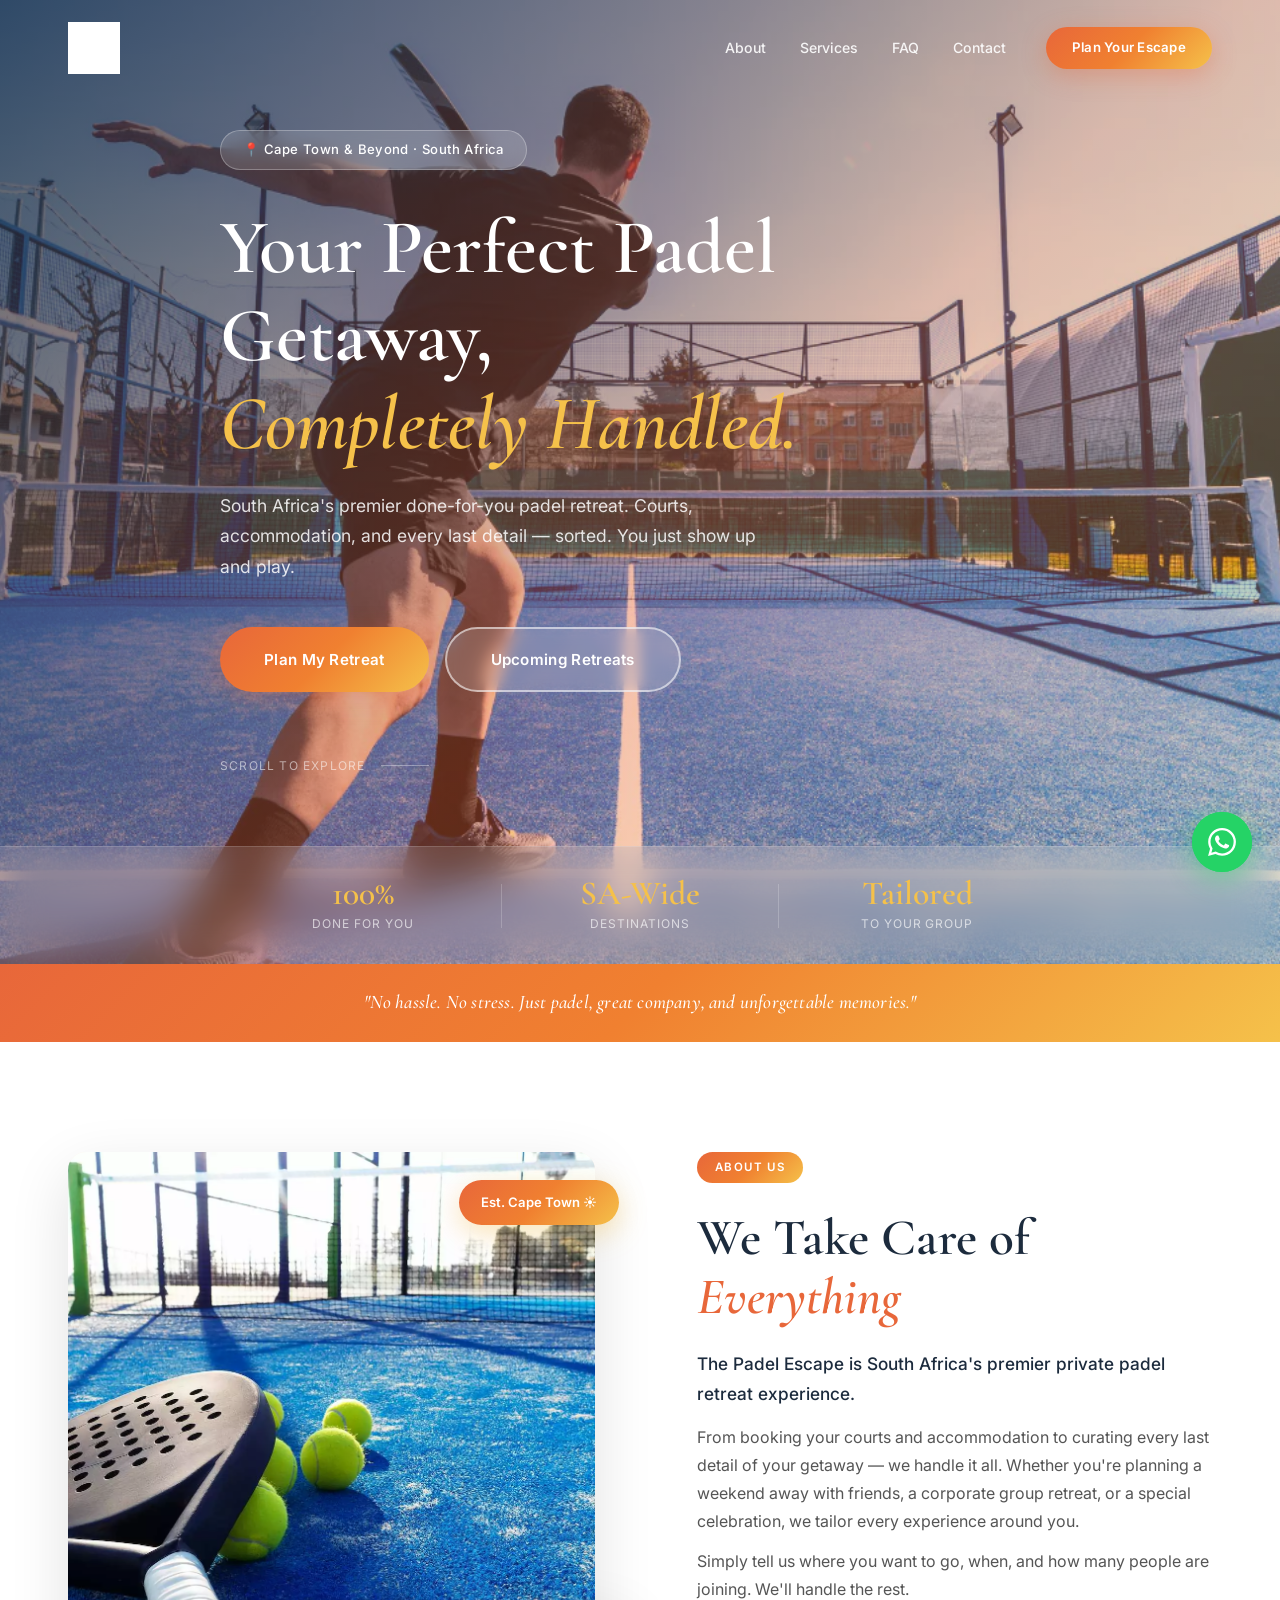
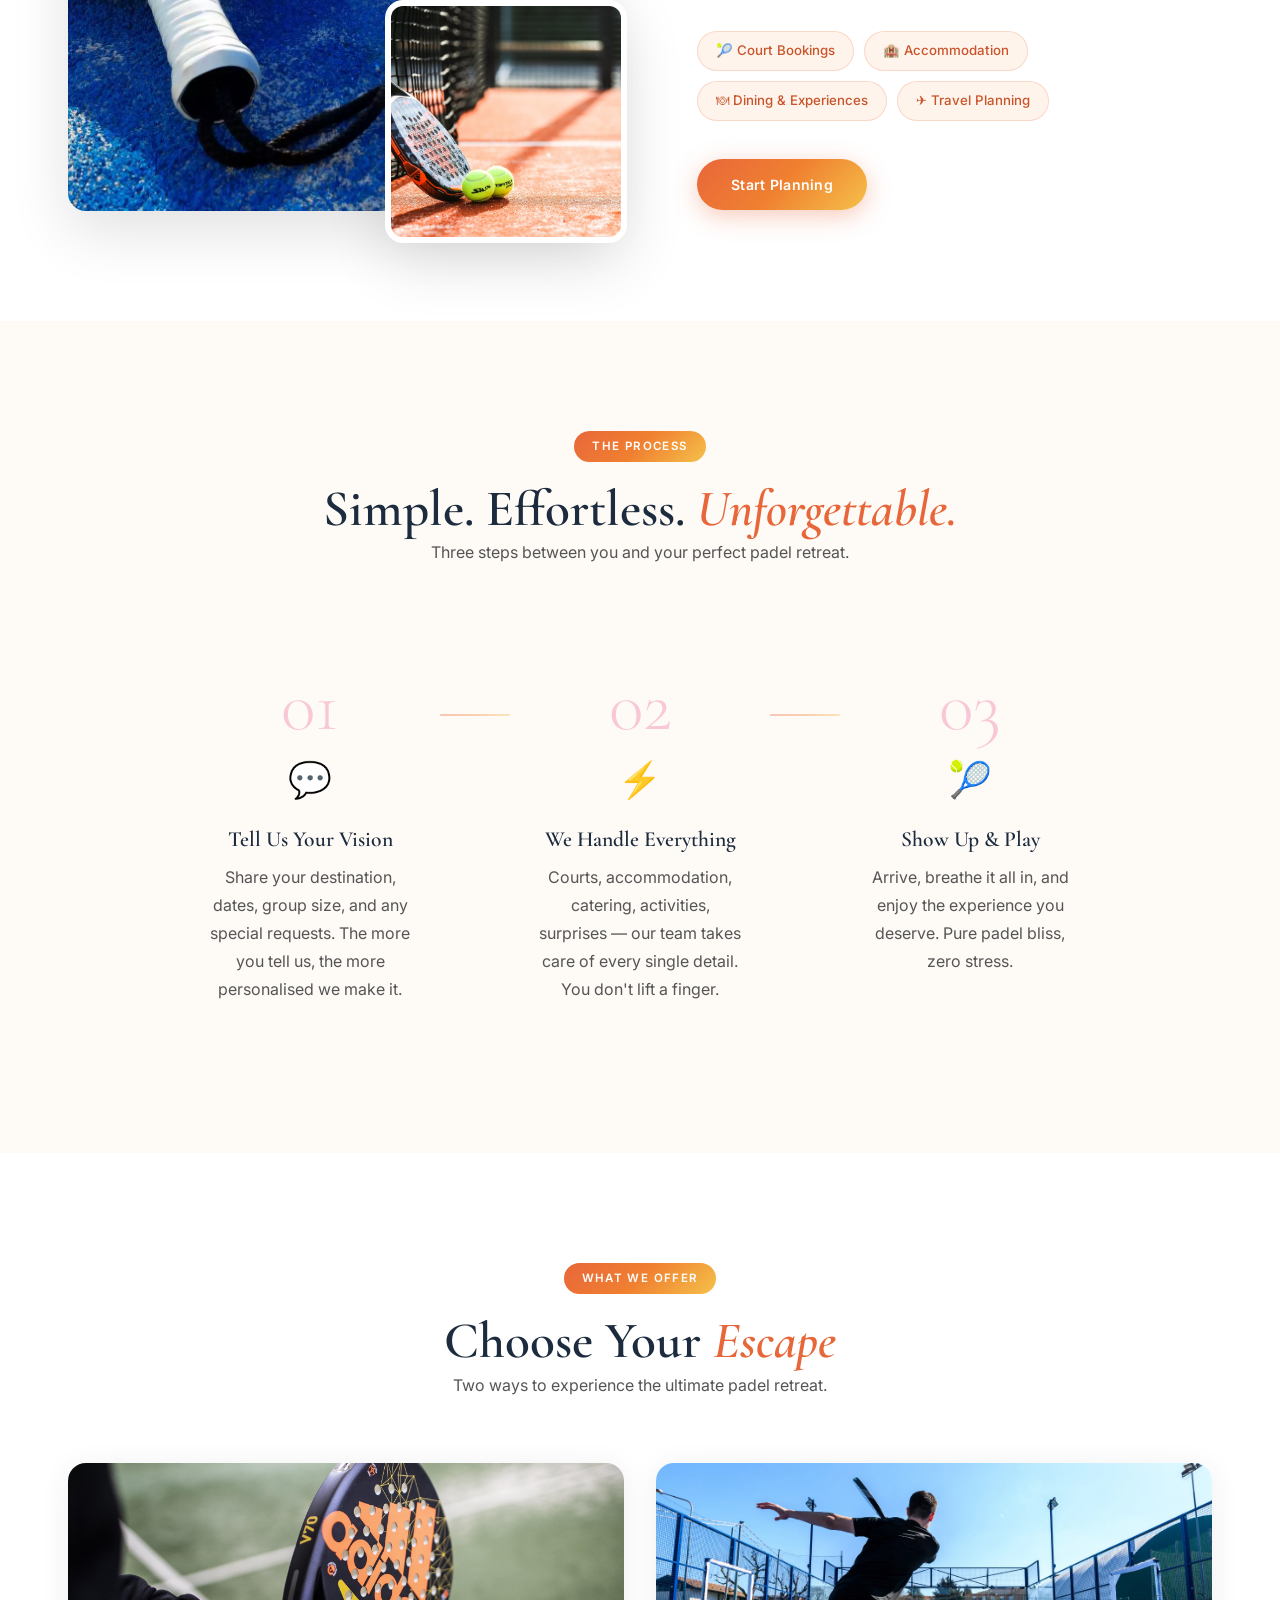
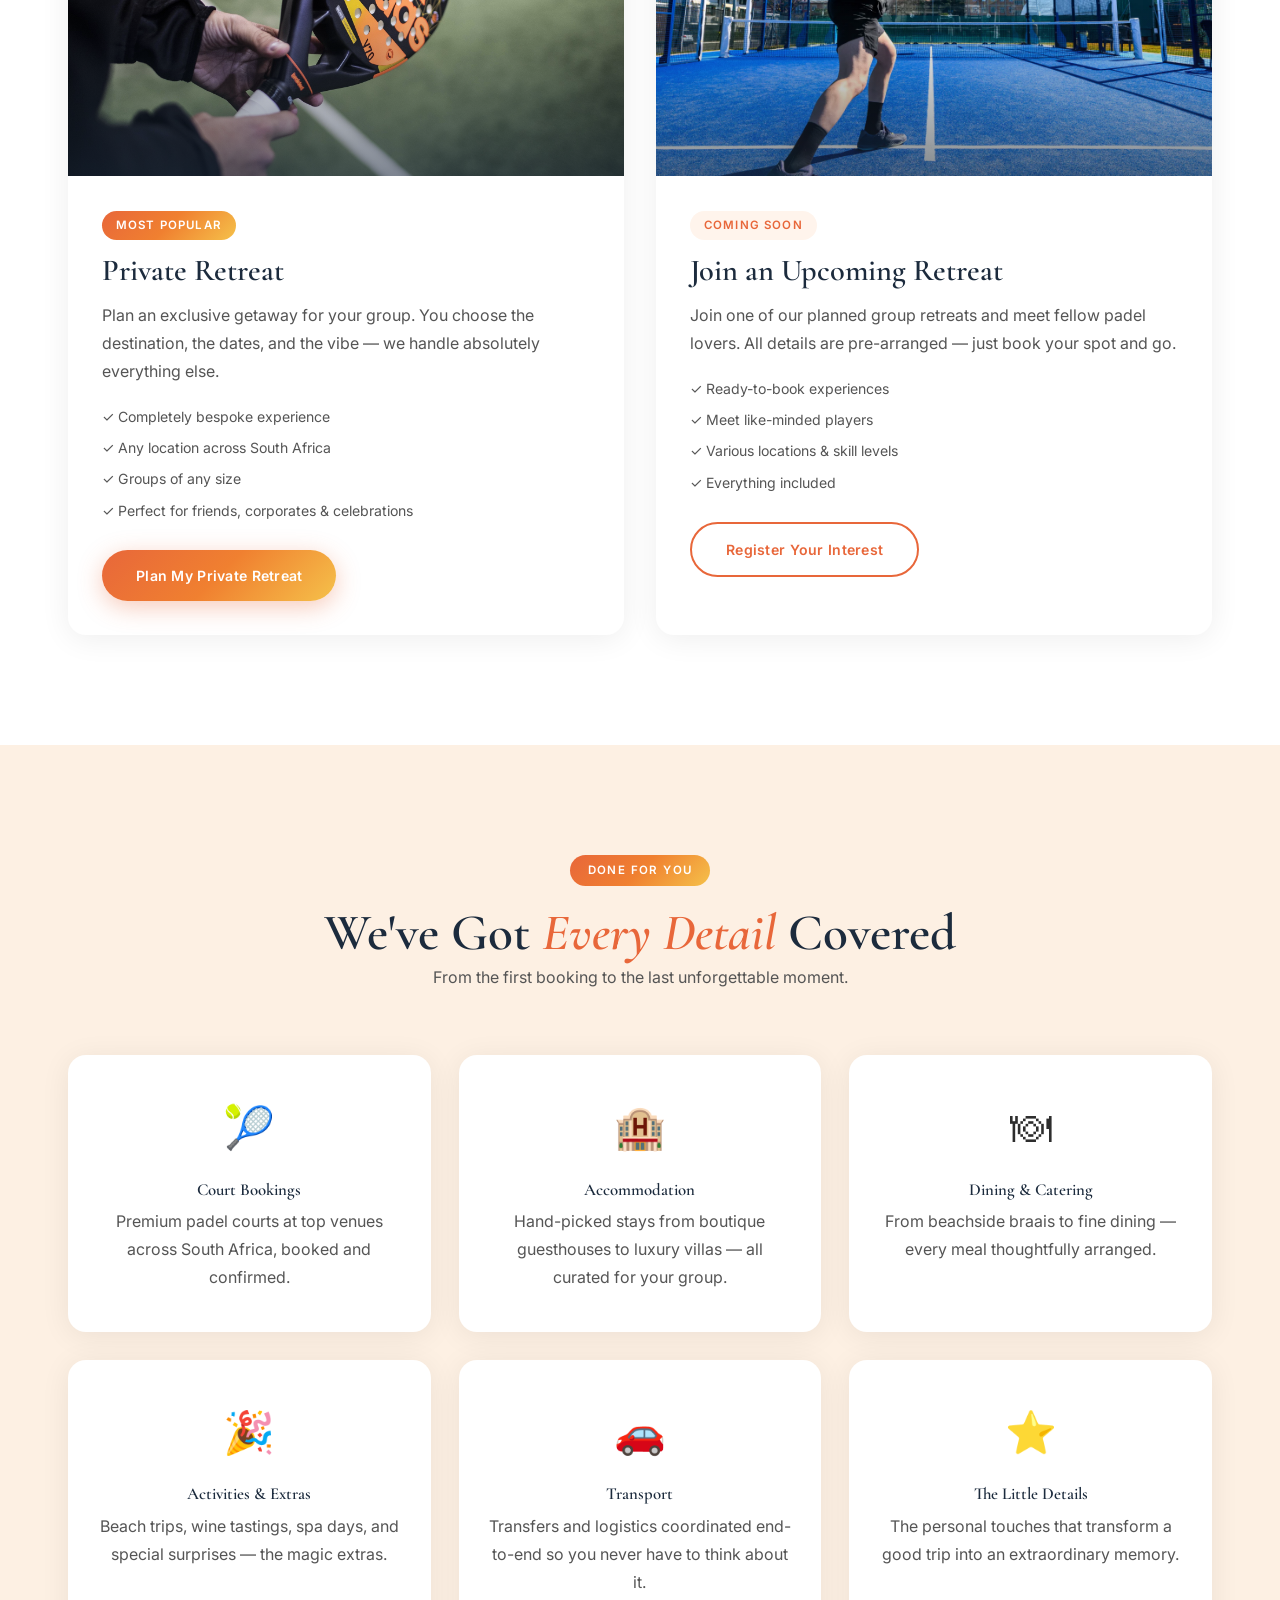
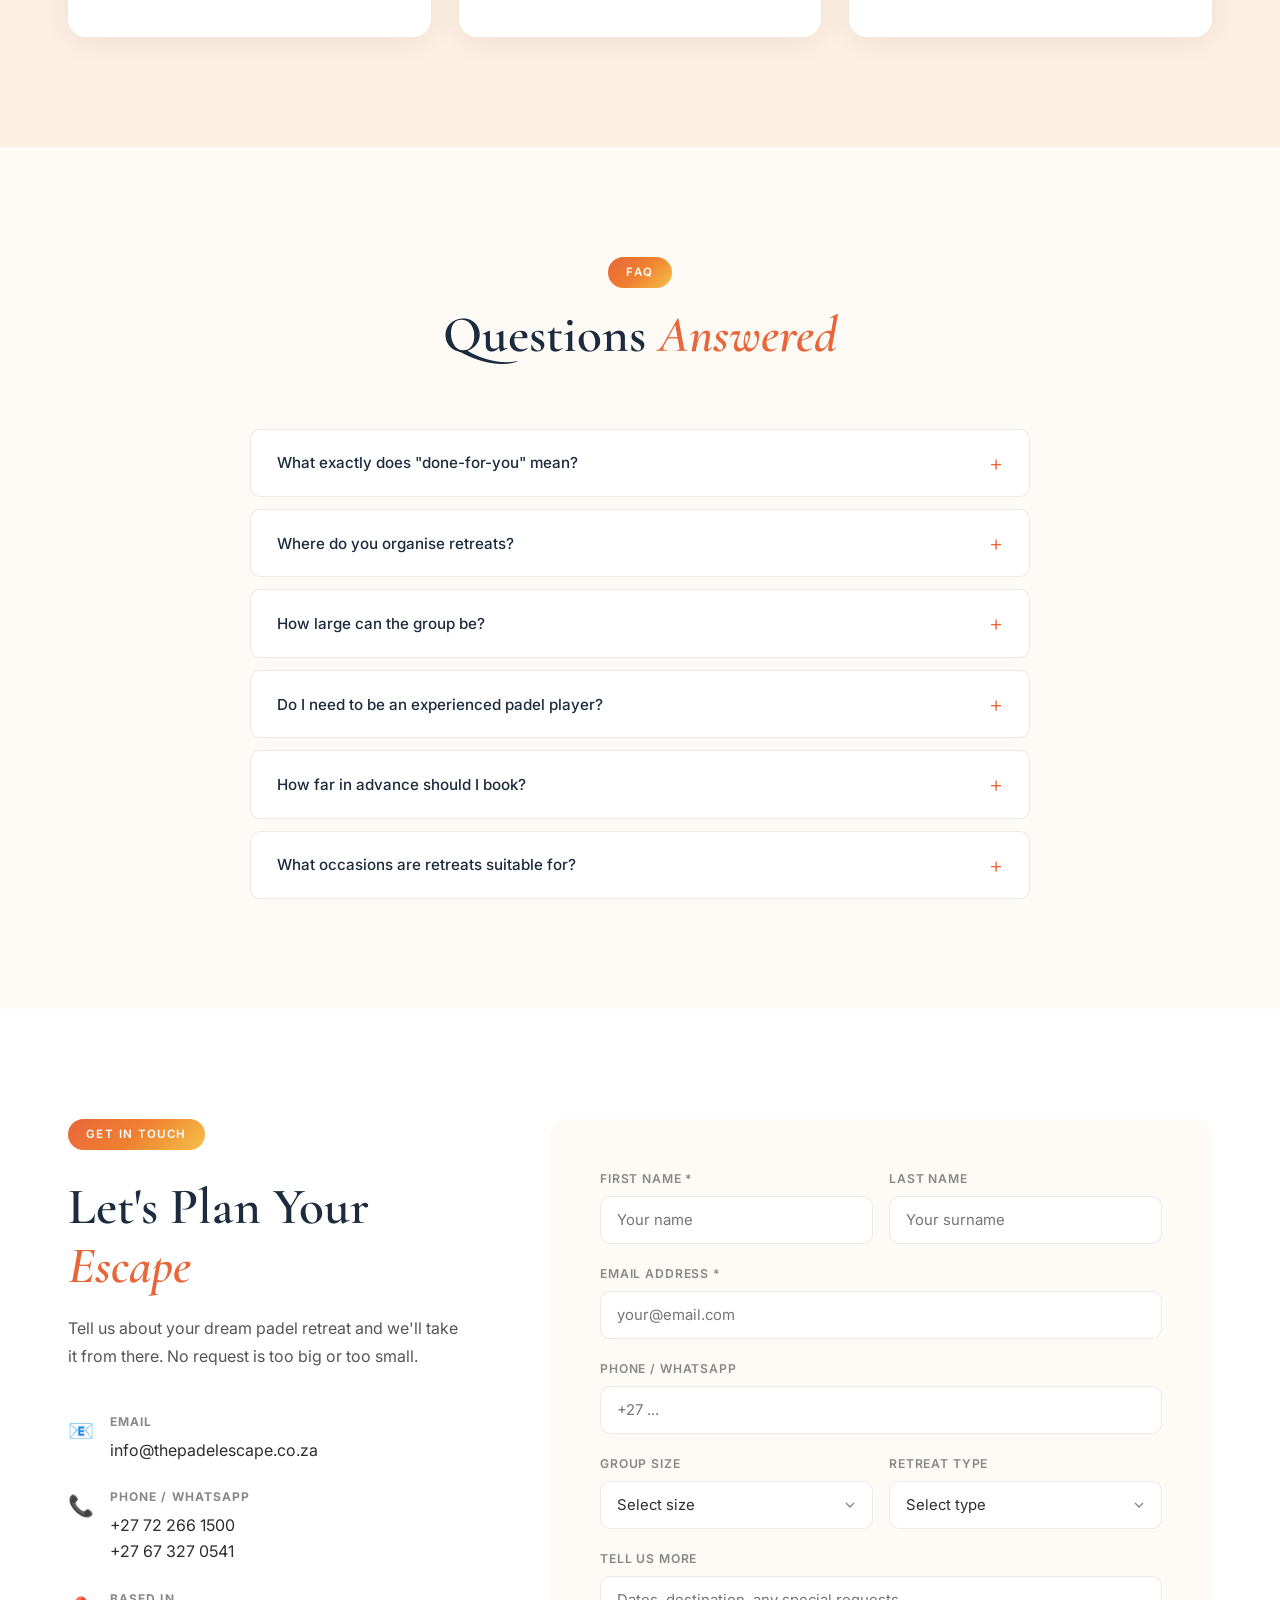
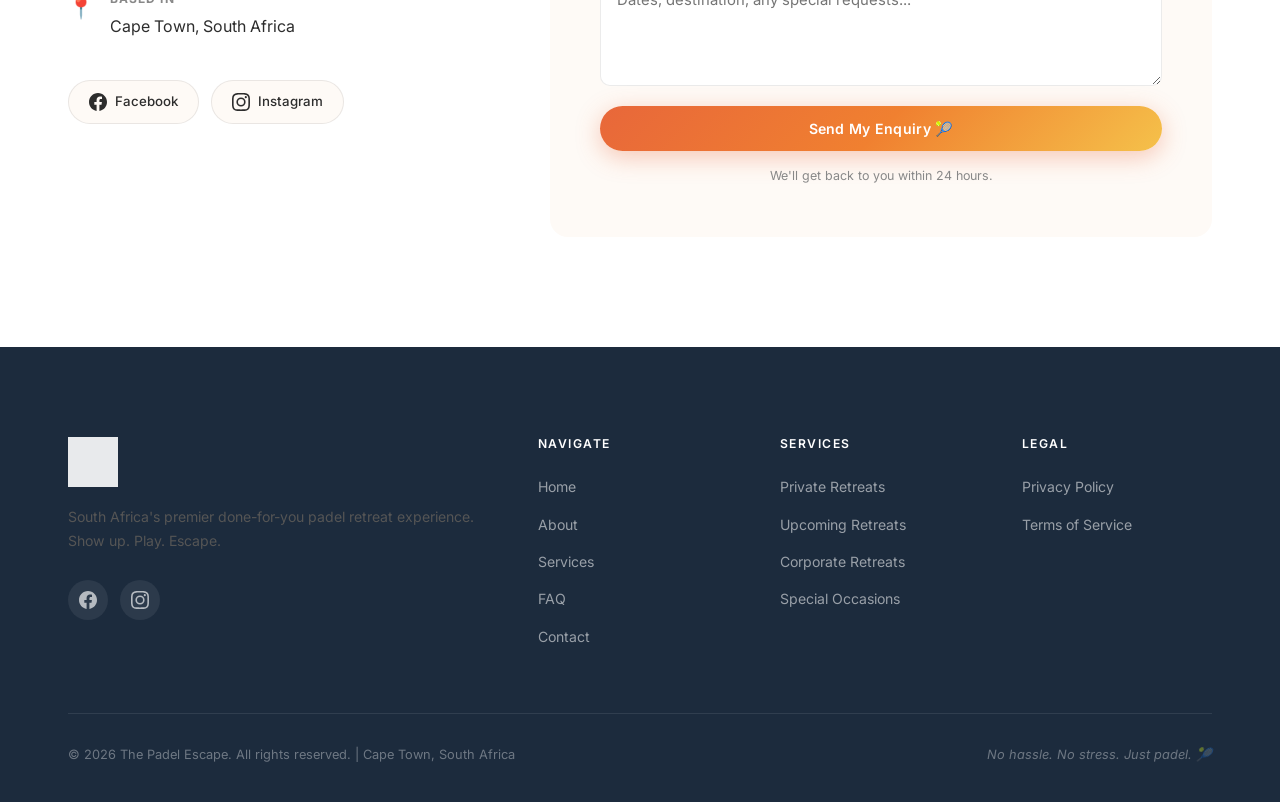
==== commit 88d15c38: "Upload images" ====
--- a/index.html
+++ b/index.html
@@ -24,7 +24,6 @@
       <div class="nav-links" id="navLinks">
         <a href="#about">About</a>
         <a href="#services">Services</a>
-        <a href="#gallery">Gallery</a>
         <a href="#faq">FAQ</a>
         <a href="#contact">Contact</a>
       </div>
@@ -39,8 +38,8 @@
   <section class="hero" id="home">
     <div class="hero-bg">
       <img
-        src="https://images.unsplash.com/photo-1554068865-24cecd4e34b8?w=1920&q=80"
-        alt="Padel court"
+        src="padel-player-action.webp"
+        alt="Padel player in action on court"
         class="hero-img"
       >
       <div class="hero-overlay"></div>
@@ -90,14 +89,14 @@
         <div class="about-images">
           <div class="about-img-main">
             <img
-              src="https://images.unsplash.com/photo-1574629810360-7efbbe195018?w=700&q=80"
-              alt="Padel players on court"
+              src="padel-banner.webp"
+              alt="Padel court with racket and balls"
             >
           </div>
           <div class="about-img-accent">
             <img
-              src="https://images.unsplash.com/photo-1566073771259-6a8506099945?w=400&q=80"
-              alt="Luxury poolside"
+              src="padel-court-equipment.jpg"
+              alt="Padel racket and balls on court"
             >
           </div>
           <div class="about-badge-float">Est. Cape Town ☀</div>
@@ -165,8 +164,8 @@
         <div class="service-card service-card-featured">
           <div class="service-card-img">
             <img
-              src="https://images.unsplash.com/photo-1526506118085-60ce8714f8c5?w=700&q=80"
-              alt="Private padel retreat"
+              src="padel-racket-closeup.png"
+              alt="Padel racket close-up"
             >
             <div class="service-card-overlay"></div>
           </div>
@@ -186,8 +185,8 @@
         <div class="service-card">
           <div class="service-card-img">
             <img
-              src="https://images.unsplash.com/photo-1529156069898-49953e39b3ac?w=700&q=80"
-              alt="Join an upcoming retreat"
+              src="padel-player-action.webp"
+              alt="Padel player on court"
             >
             <div class="service-card-overlay"></div>
           </div>
@@ -251,50 +250,6 @@
     </div>
   </section>
 
-  <!-- ===================== GALLERY ===================== -->
-  <section class="gallery-section section" id="gallery">
-    <div class="container">
-      <div class="section-header text-center">
-        <div class="section-tag">Gallery</div>
-        <h2>The Padel <em>Life</em></h2>
-        <p>A glimpse of what awaits you.</p>
-      </div>
-    </div>
-    <div class="gallery-grid">
-      <div class="gallery-item gallery-item-tall">
-        <img src="https://images.unsplash.com/photo-1554068865-24cecd4e34b8?w=600&q=80" alt="Padel court view">
-        <div class="gallery-overlay"><span>Court Life</span></div>
-      </div>
-      <div class="gallery-item">
-        <img src="https://images.unsplash.com/photo-1566073771259-6a8506099945?w=600&q=80" alt="Luxury pool stay">
-        <div class="gallery-overlay"><span>Luxury Stays</span></div>
-      </div>
-      <div class="gallery-item">
-        <img src="https://images.unsplash.com/photo-1580060839134-75a5edca2e99?w=600&q=80" alt="Cape Town scenery">
-        <div class="gallery-overlay"><span>Cape Town Vibes</span></div>
-      </div>
-      <div class="gallery-item gallery-item-wide">
-        <img src="https://images.unsplash.com/photo-1574629810360-7efbbe195018?w=900&q=80" alt="Padel players in action">
-        <div class="gallery-overlay"><span>Game On</span></div>
-      </div>
-      <div class="gallery-item">
-        <img src="https://images.unsplash.com/photo-1529156069898-49953e39b3ac?w=600&q=80" alt="Friends enjoying retreat">
-        <div class="gallery-overlay"><span>Great Company</span></div>
-      </div>
-      <div class="gallery-item">
-        <img src="https://images.unsplash.com/photo-1571896349842-33c89424de2d?w=600&q=80" alt="Resort relaxation">
-        <div class="gallery-overlay"><span>Unwind</span></div>
-      </div>
-      <div class="gallery-item">
-        <img src="https://images.unsplash.com/photo-1507525428034-b723cf961d3e?w=600&q=80" alt="Beautiful beach">
-        <div class="gallery-overlay"><span>Beach Days</span></div>
-      </div>
-      <div class="gallery-item">
-        <img src="https://images.unsplash.com/photo-1526506118085-60ce8714f8c5?w=600&q=80" alt="Active lifestyle">
-        <div class="gallery-overlay"><span>Active Escapes</span></div>
-      </div>
-    </div>
-  </section>
 
   <!-- ===================== FAQ ===================== -->
   <section class="faq-section section section-light" id="faq">
@@ -489,7 +444,6 @@
             <li><a href="#home">Home</a></li>
             <li><a href="#about">About</a></li>
             <li><a href="#services">Services</a></li>
-            <li><a href="#gallery">Gallery</a></li>
             <li><a href="#faq">FAQ</a></li>
             <li><a href="#contact">Contact</a></li>
           </ul>
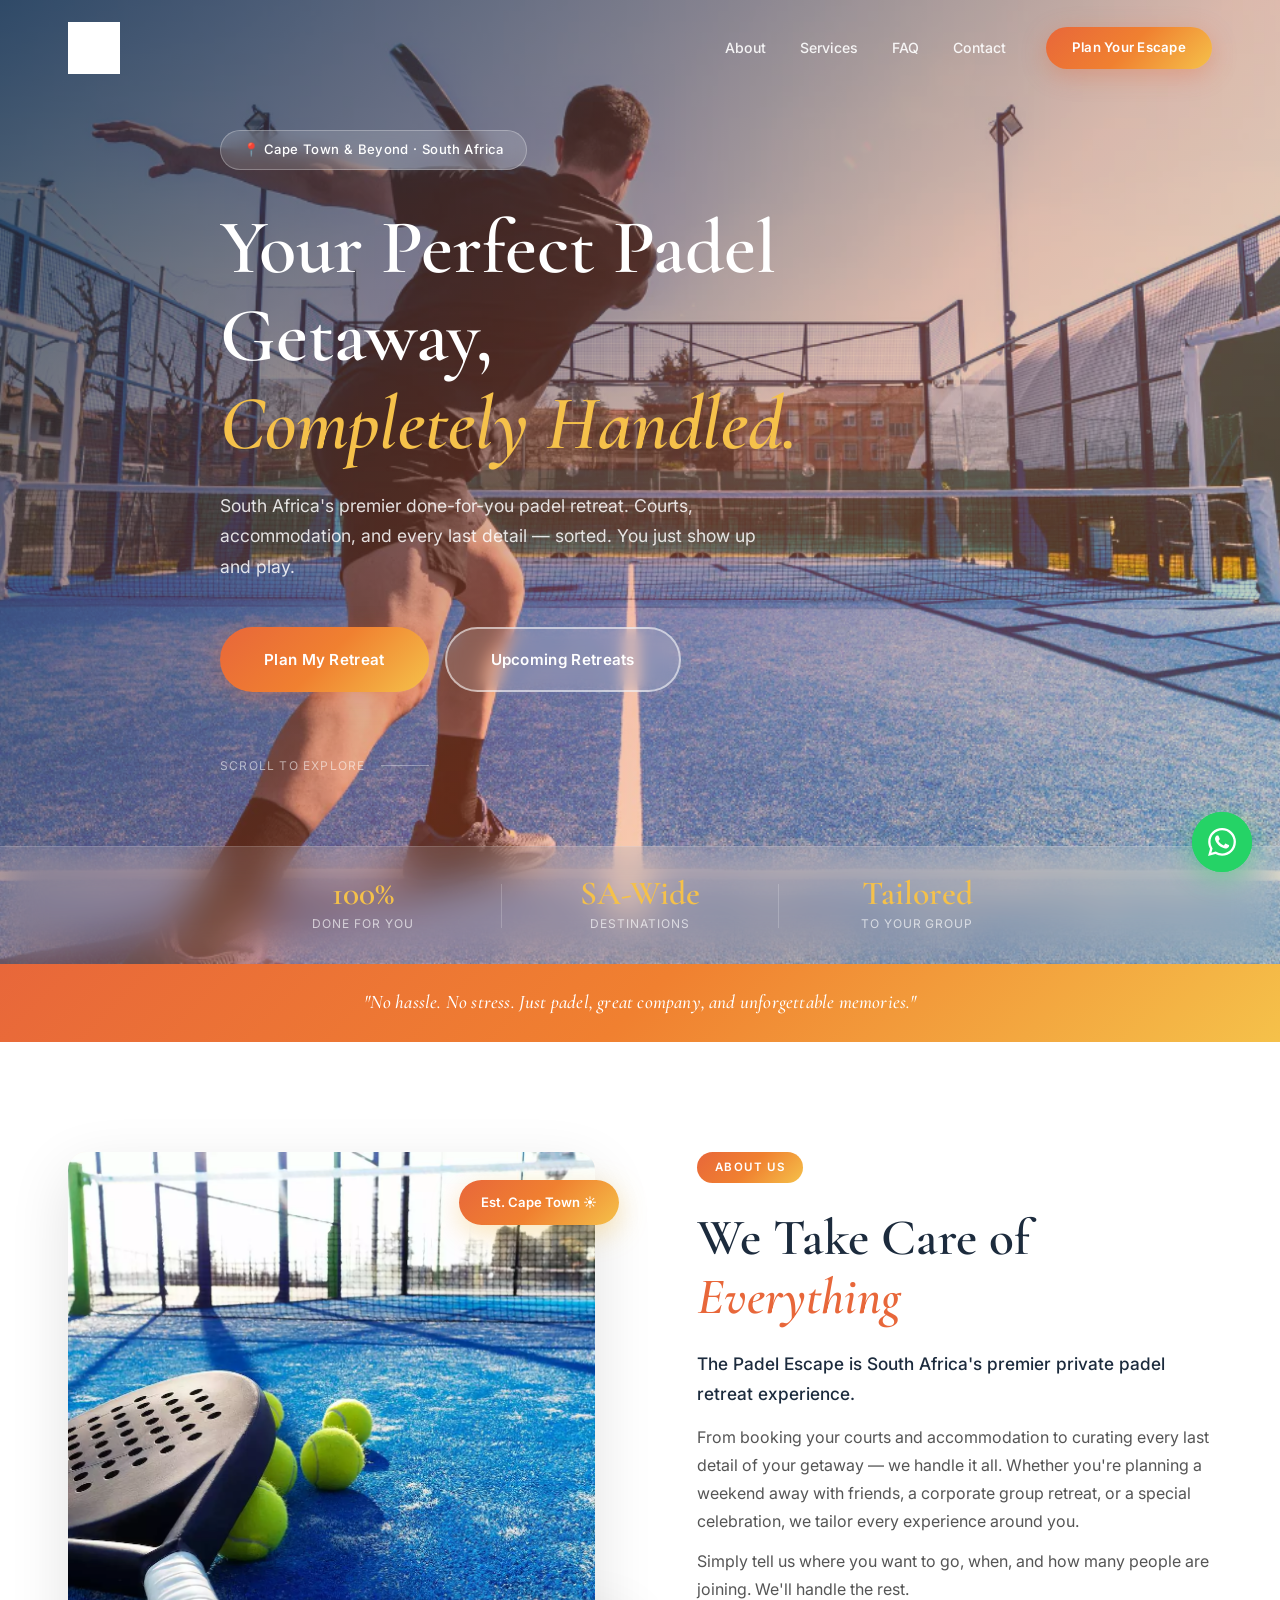
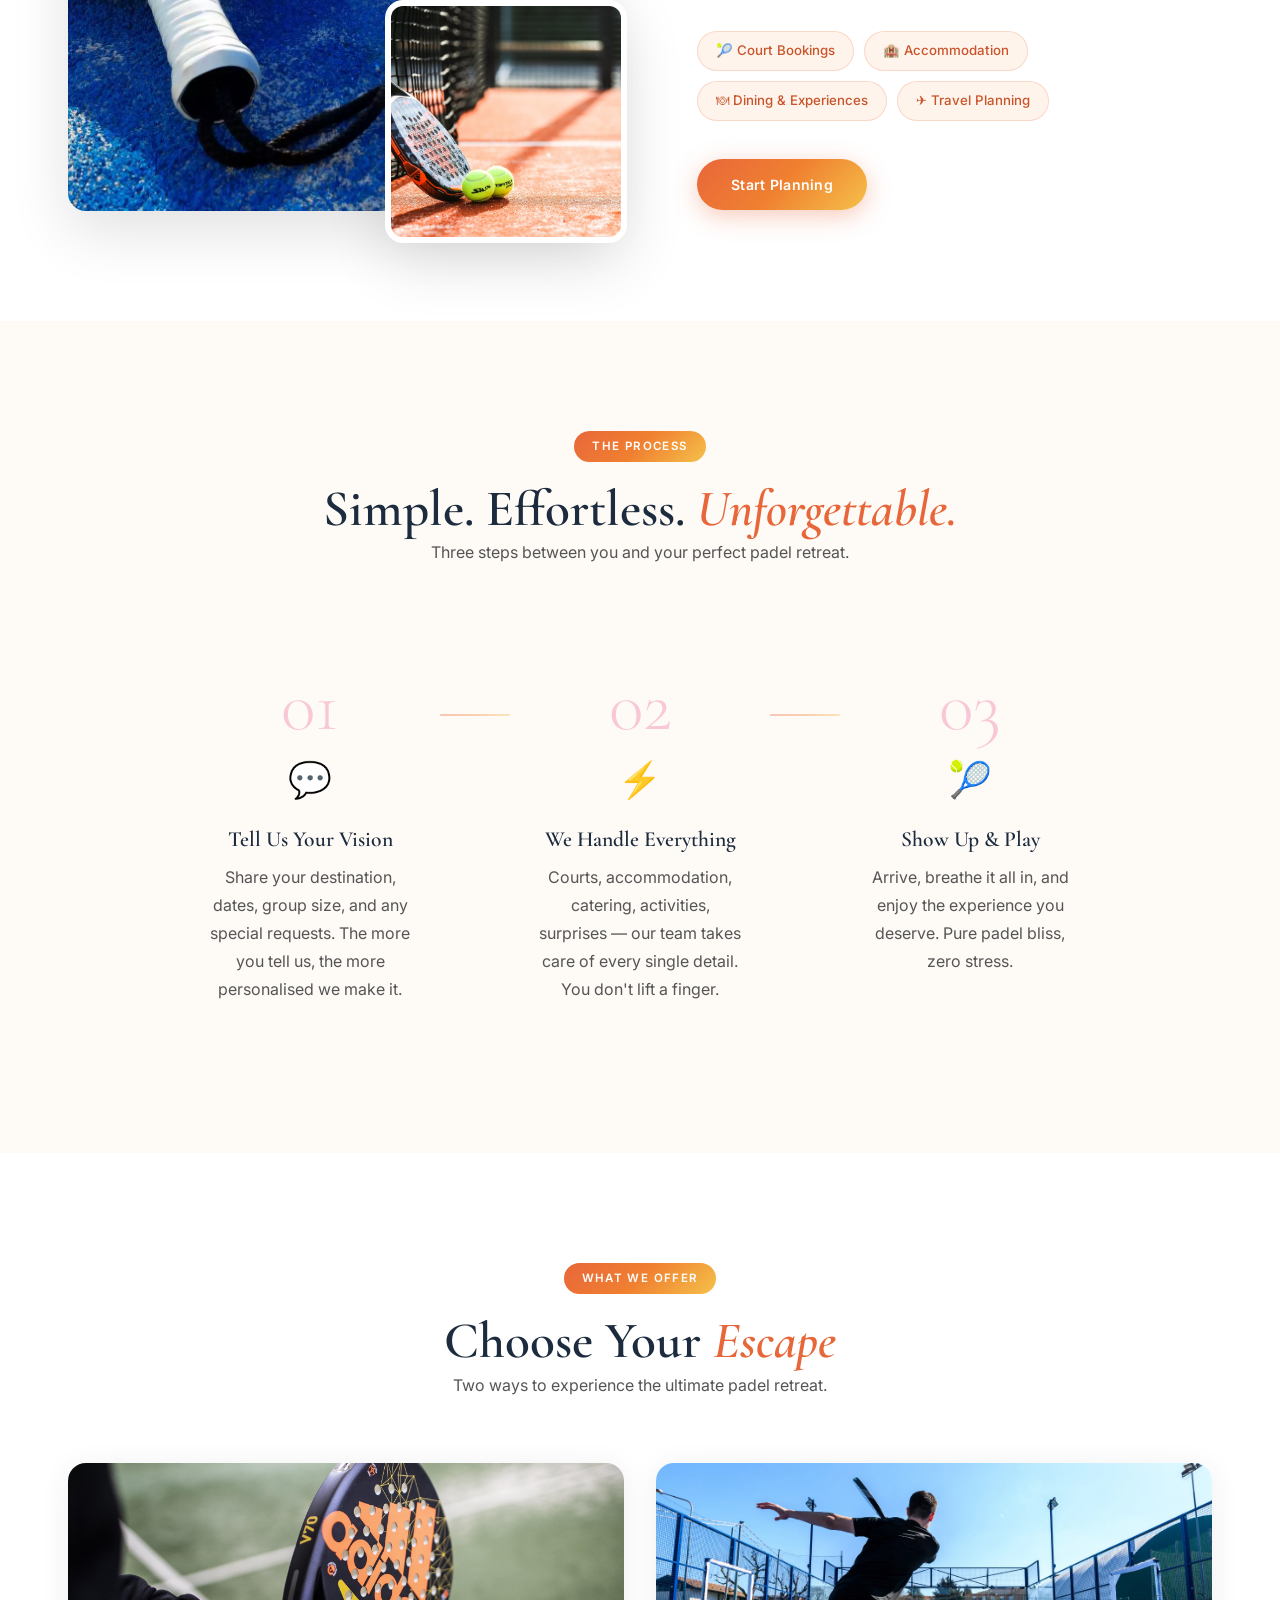
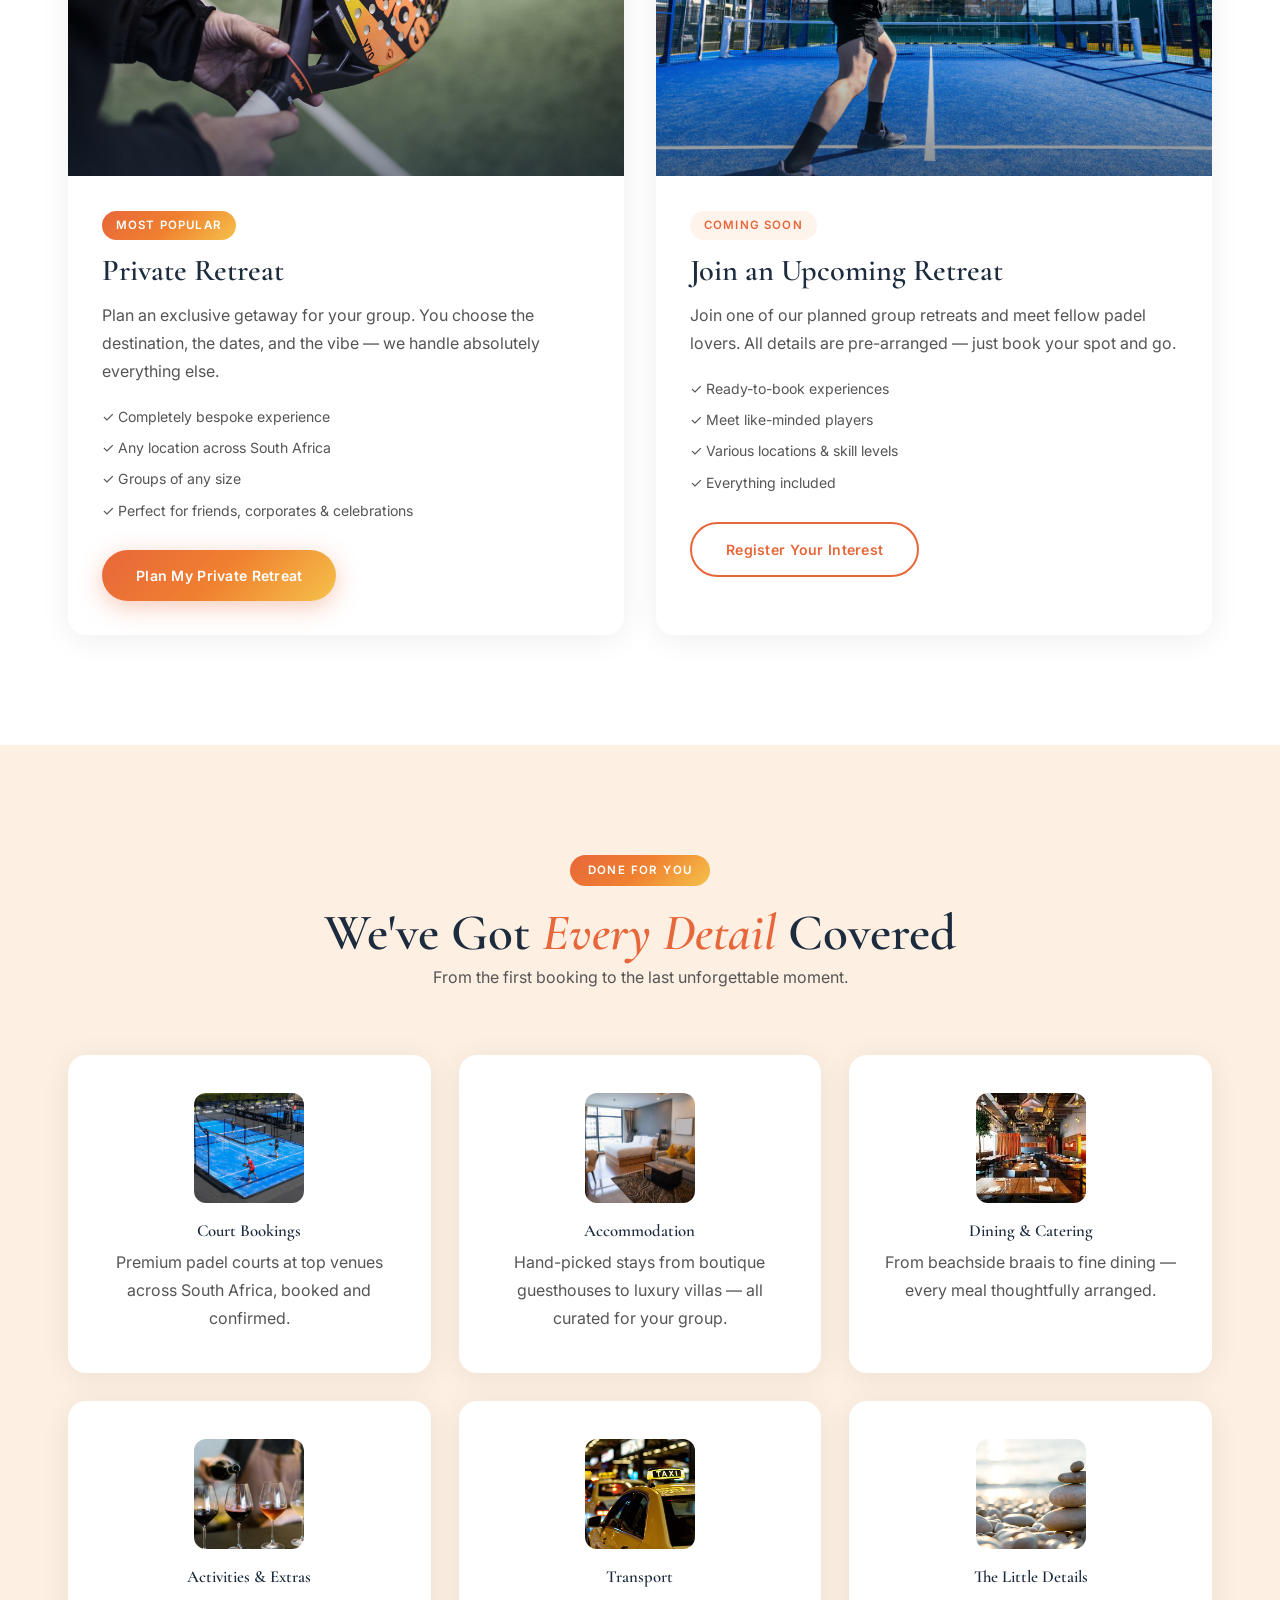
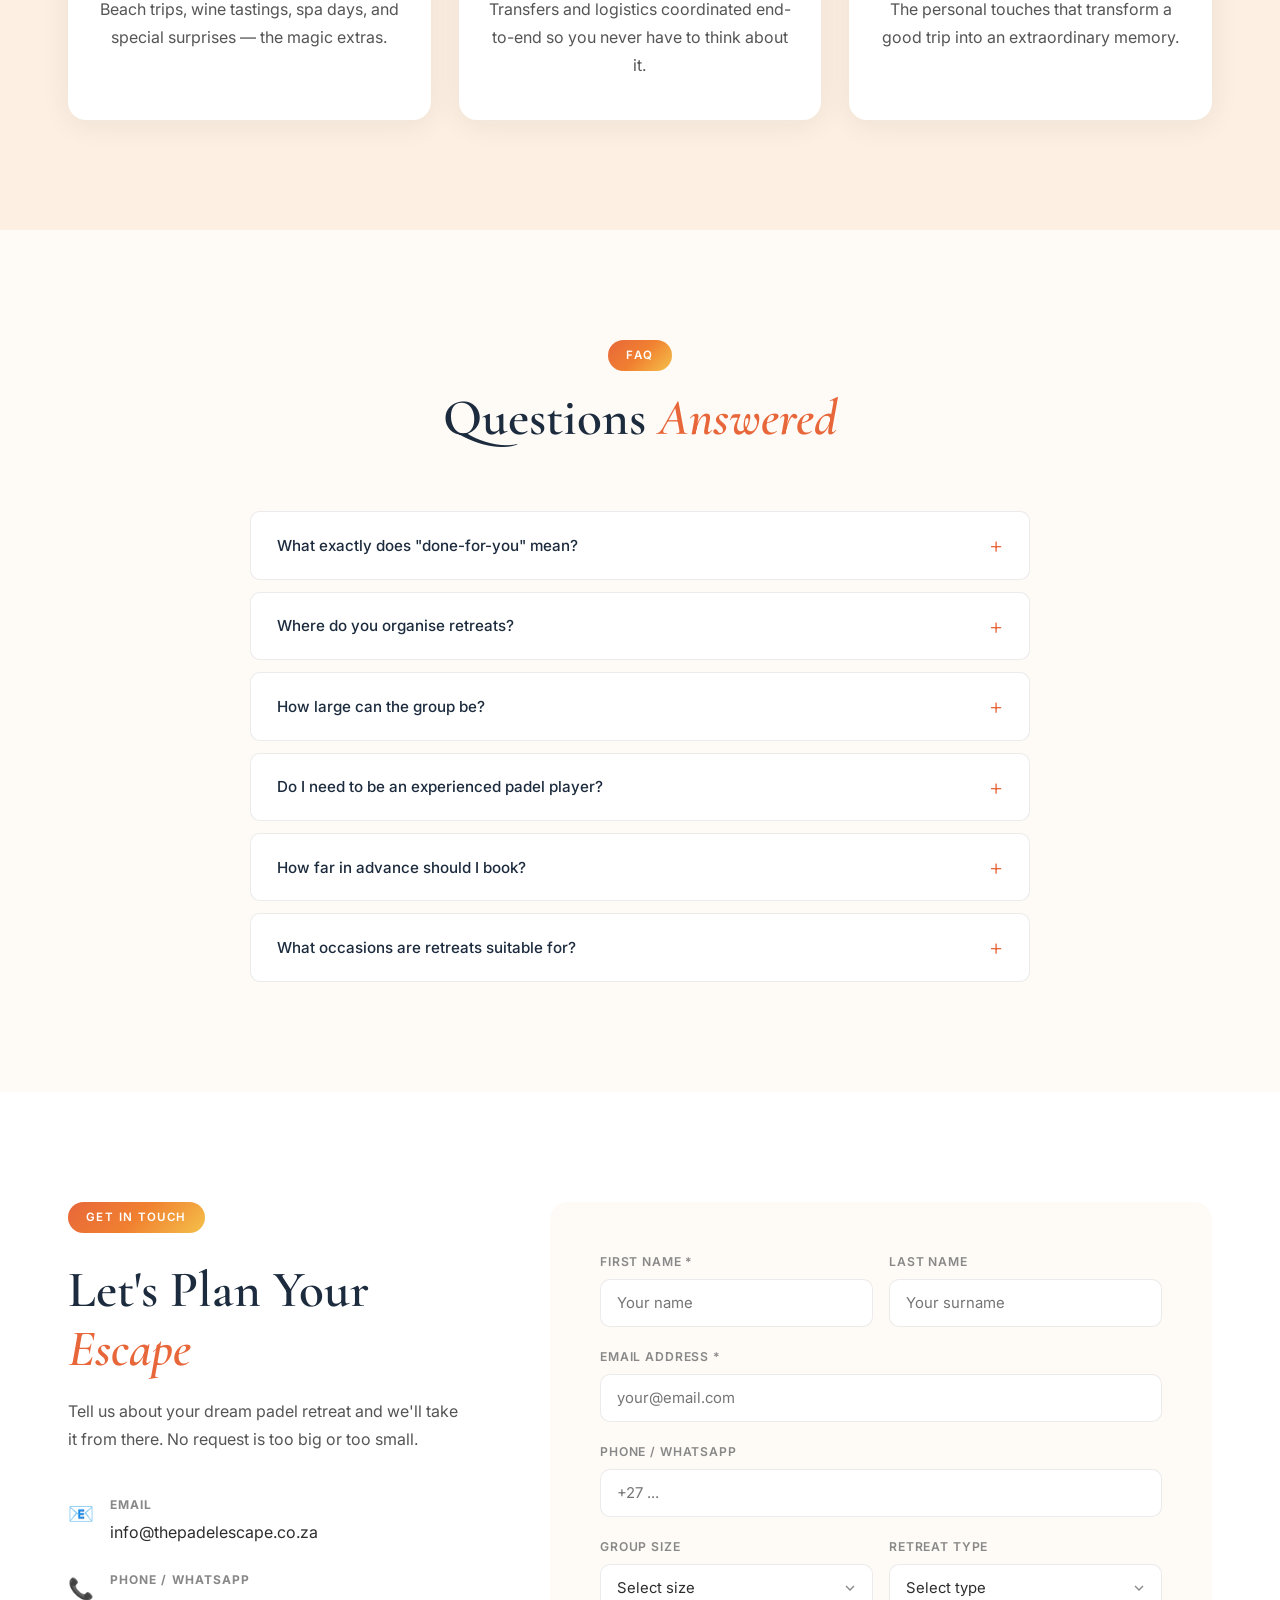
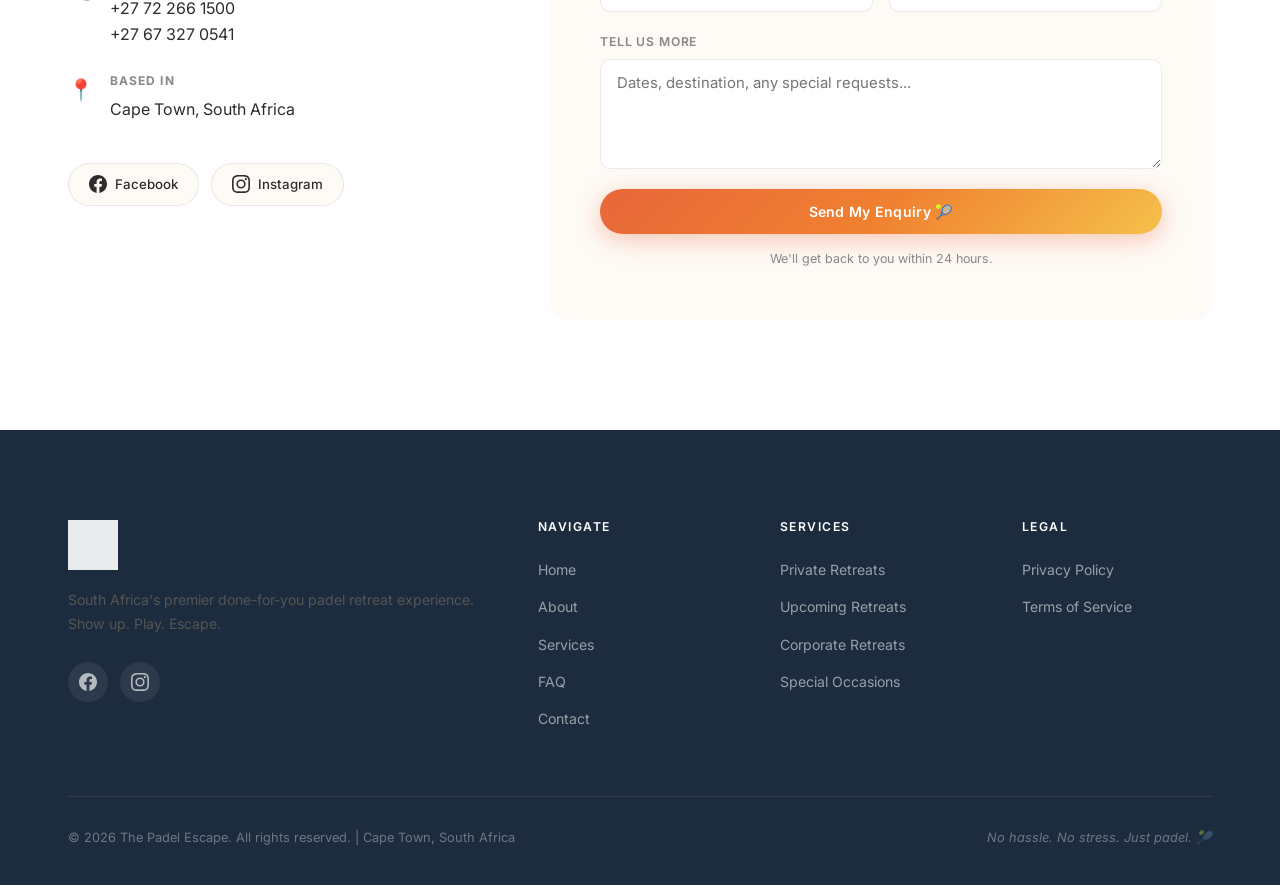
==== commit a520fe77: "add images" ====
--- a/index.html
+++ b/index.html
@@ -217,32 +217,32 @@
       </div>
       <div class="handles-grid">
         <div class="handle-item">
-          <div class="handle-icon">🎾</div>
+          <img src="1padel_court.jpg" alt="Premium padel courts" class="handle-img">
           <h4>Court Bookings</h4>
           <p>Premium padel courts at top venues across South Africa, booked and confirmed.</p>
         </div>
         <div class="handle-item">
-          <div class="handle-icon">🏨</div>
+          <img src="2accomodation.jpg" alt="Luxury accommodation" class="handle-img">
           <h4>Accommodation</h4>
           <p>Hand-picked stays from boutique guesthouses to luxury villas — all curated for your group.</p>
         </div>
         <div class="handle-item">
-          <div class="handle-icon">🍽</div>
+          <img src="3dining (2).jpg" alt="Fine dining experience" class="handle-img">
           <h4>Dining &amp; Catering</h4>
           <p>From beachside braais to fine dining — every meal thoughtfully arranged.</p>
         </div>
         <div class="handle-item">
-          <div class="handle-icon">🎉</div>
+          <img src="4activities.jpeg" alt="Wine tasting experience" class="handle-img">
           <h4>Activities &amp; Extras</h4>
           <p>Beach trips, wine tastings, spa days, and special surprises — the magic extras.</p>
         </div>
         <div class="handle-item">
-          <div class="handle-icon">🚗</div>
+          <img src="5transport.jpg" alt="Transport and logistics" class="handle-img">
           <h4>Transport</h4>
           <p>Transfers and logistics coordinated end-to-end so you never have to think about it.</p>
         </div>
         <div class="handle-item">
-          <div class="handle-icon">⭐</div>
+          <img src="6little thins.jpg" alt="The little details" class="handle-img">
           <h4>The Little Details</h4>
           <p>The personal touches that transform a good trip into an extraordinary memory.</p>
         </div>
@@ -369,7 +369,7 @@
         </div>
 
         <div class="contact-form-wrapper">
-          <form class="contact-form" id="contactForm">
+          <form class="contact-form" id="contactForm" action="https://formspree.io/f/mdaygeer" method="POST">
             <div class="form-row">
               <div class="form-group">
                 <label for="firstName">First Name *</label>
--- a/style.css
+++ b/style.css
@@ -592,6 +592,7 @@
   box-shadow: var(--shadow-lg);
 }
 .handle-icon { font-size: 2.6rem; margin-bottom: 18px; display: block; }
+.handle-img { width: 110px; height: 110px; object-fit: cover; border-radius: 12px; margin: 0 auto 18px; display: block; }
 .handle-item h4 { margin-bottom: 8px; }
 
 /* ================================================
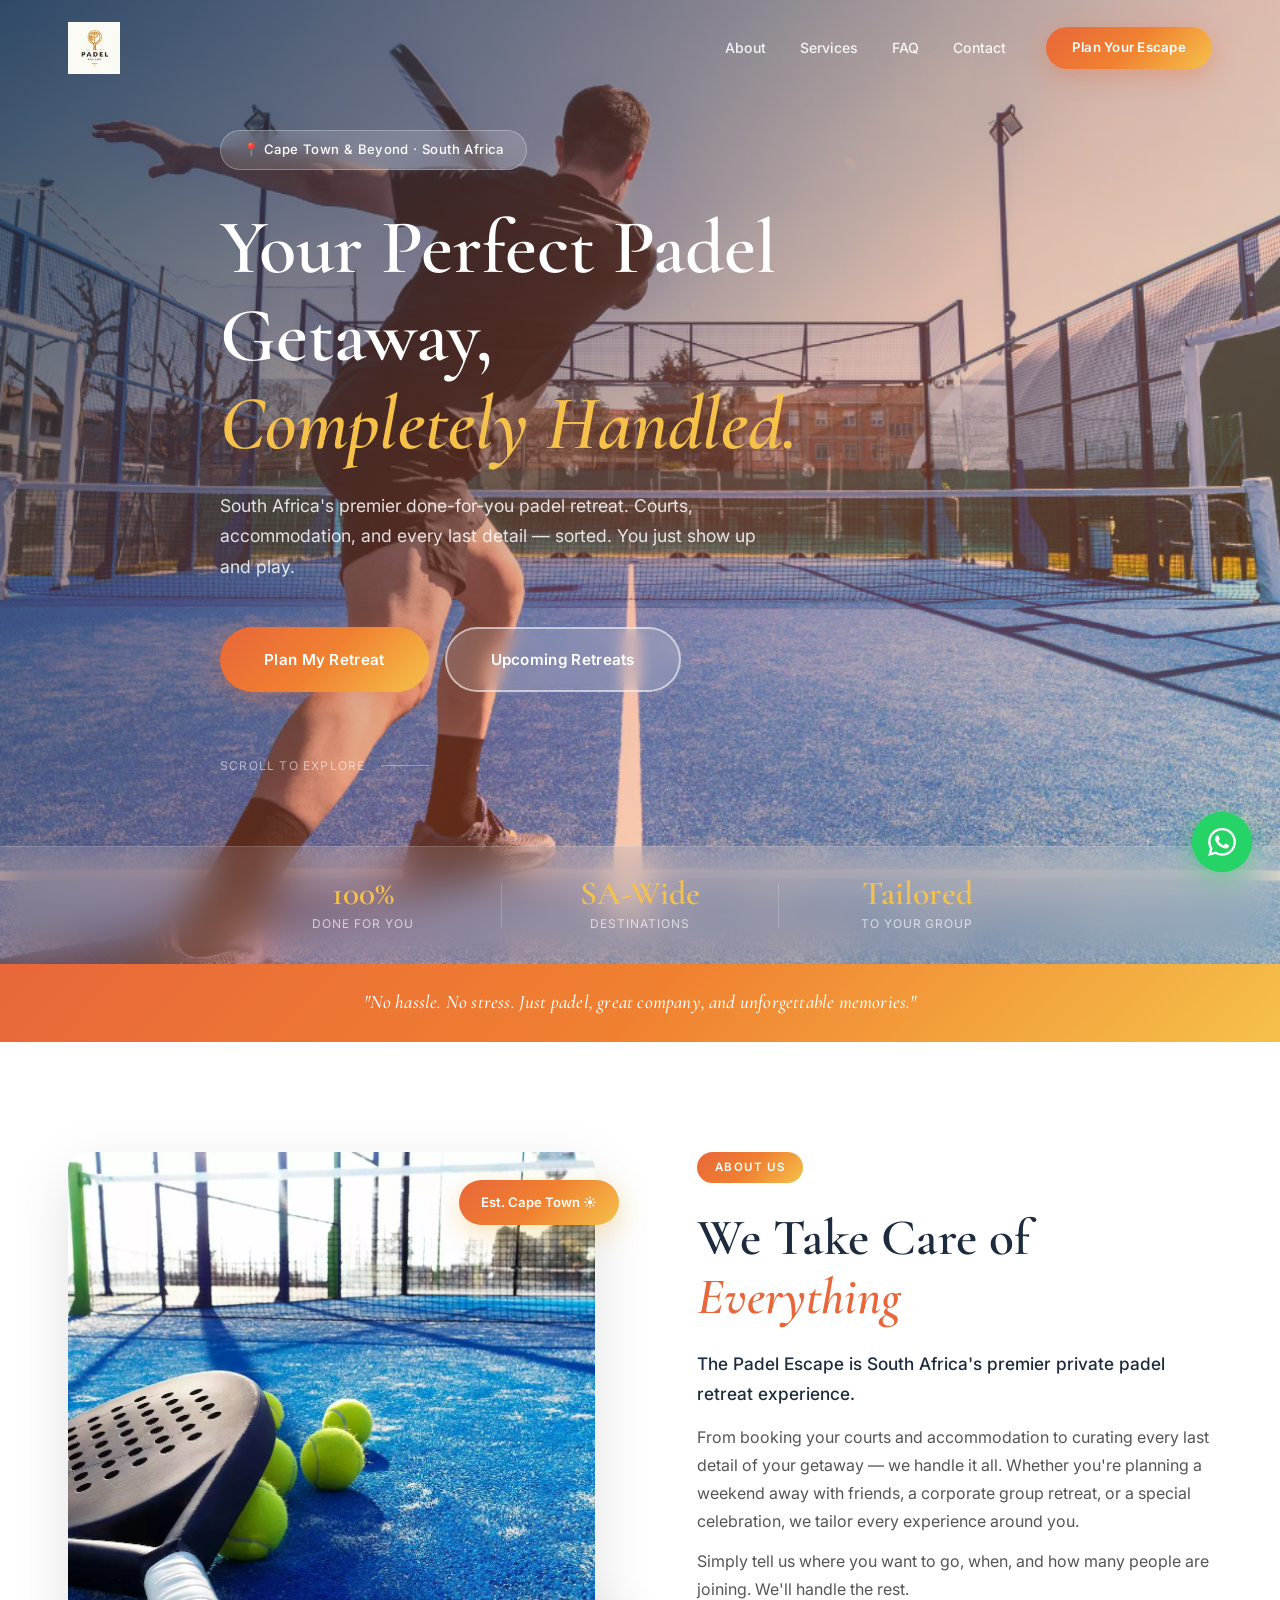
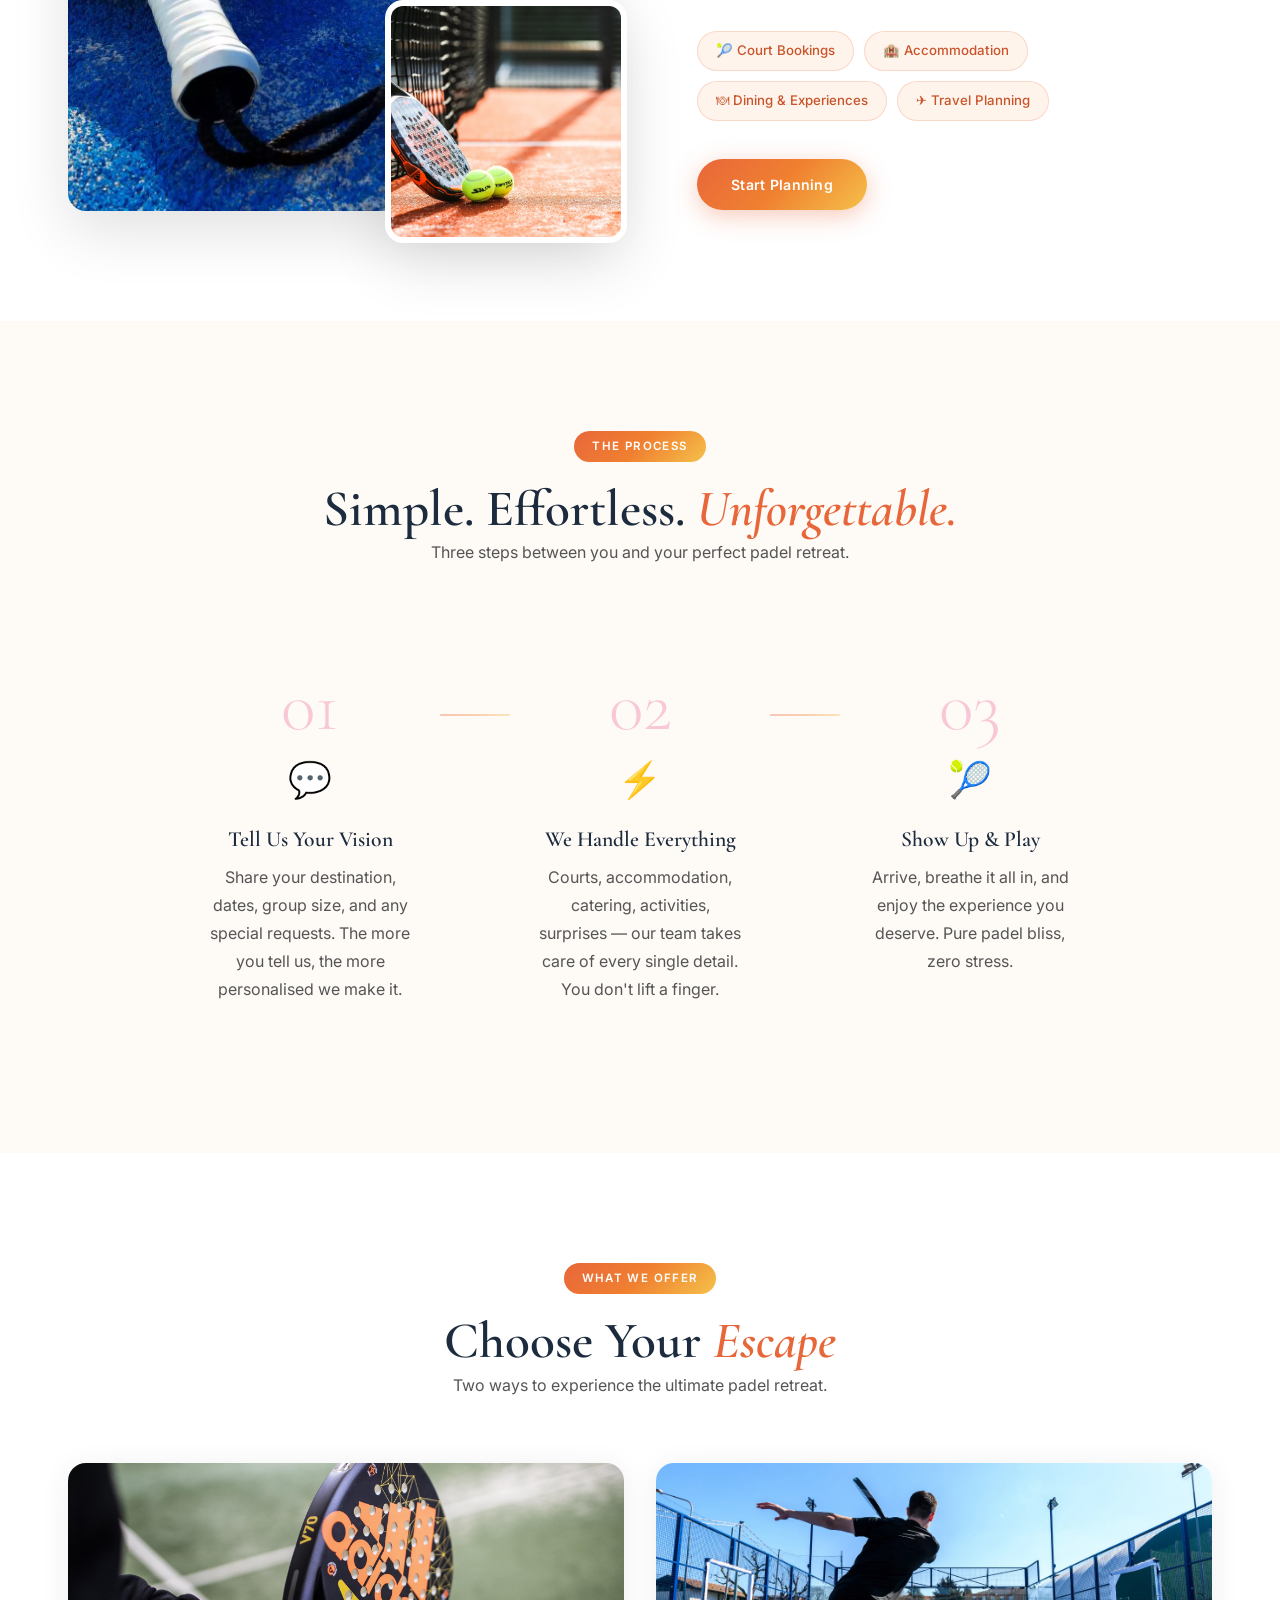
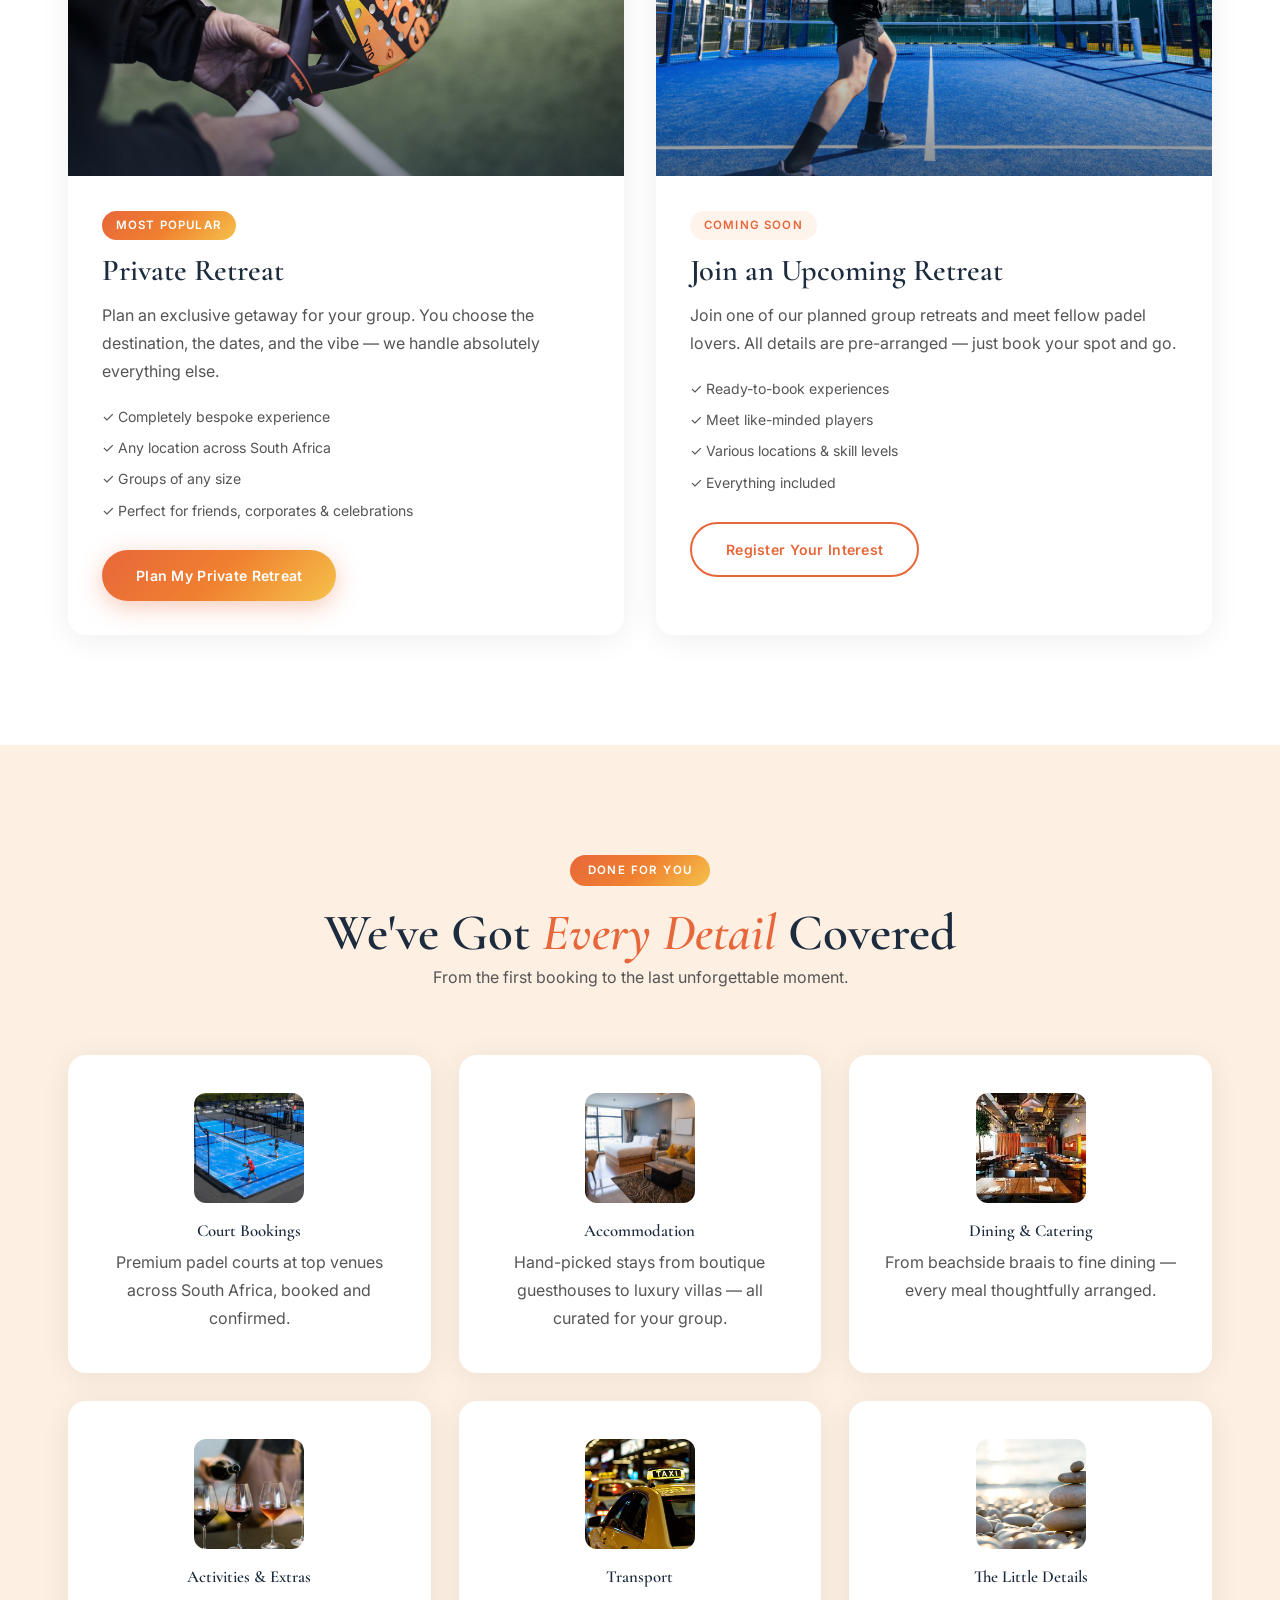
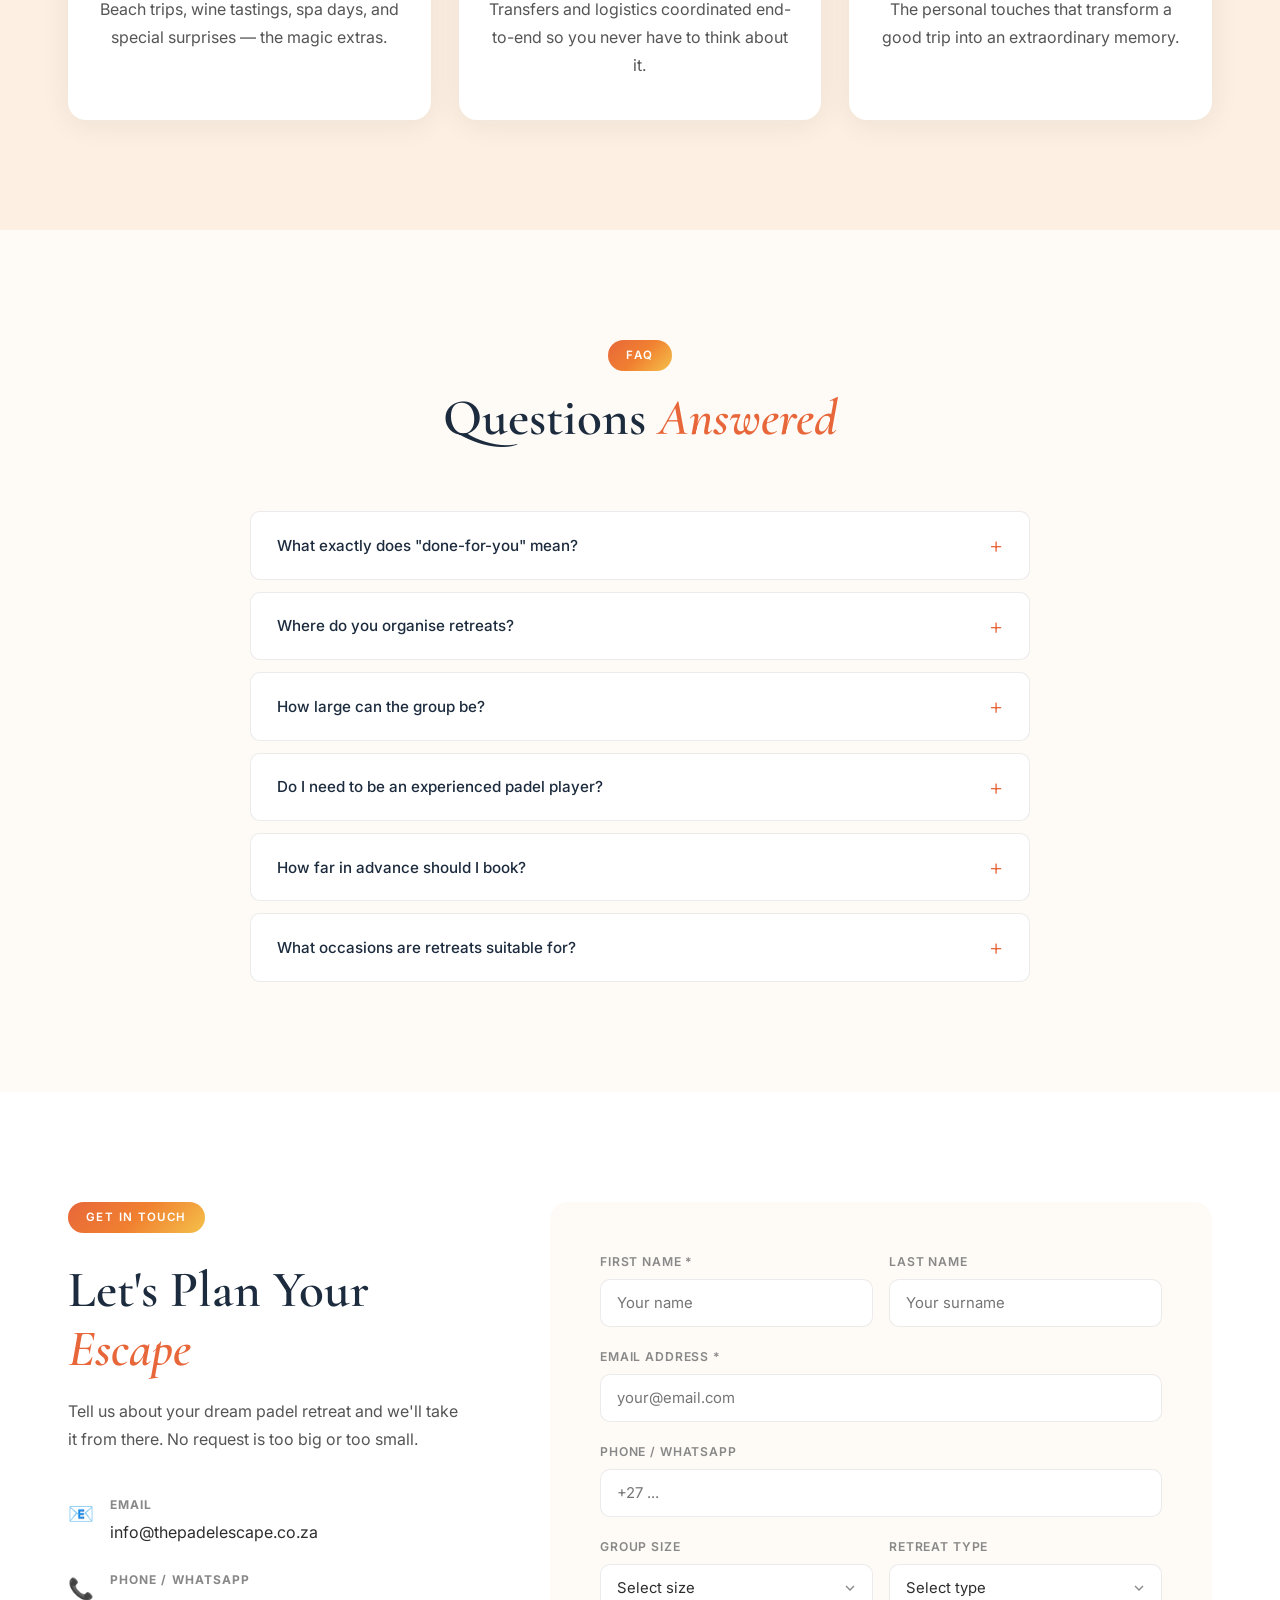
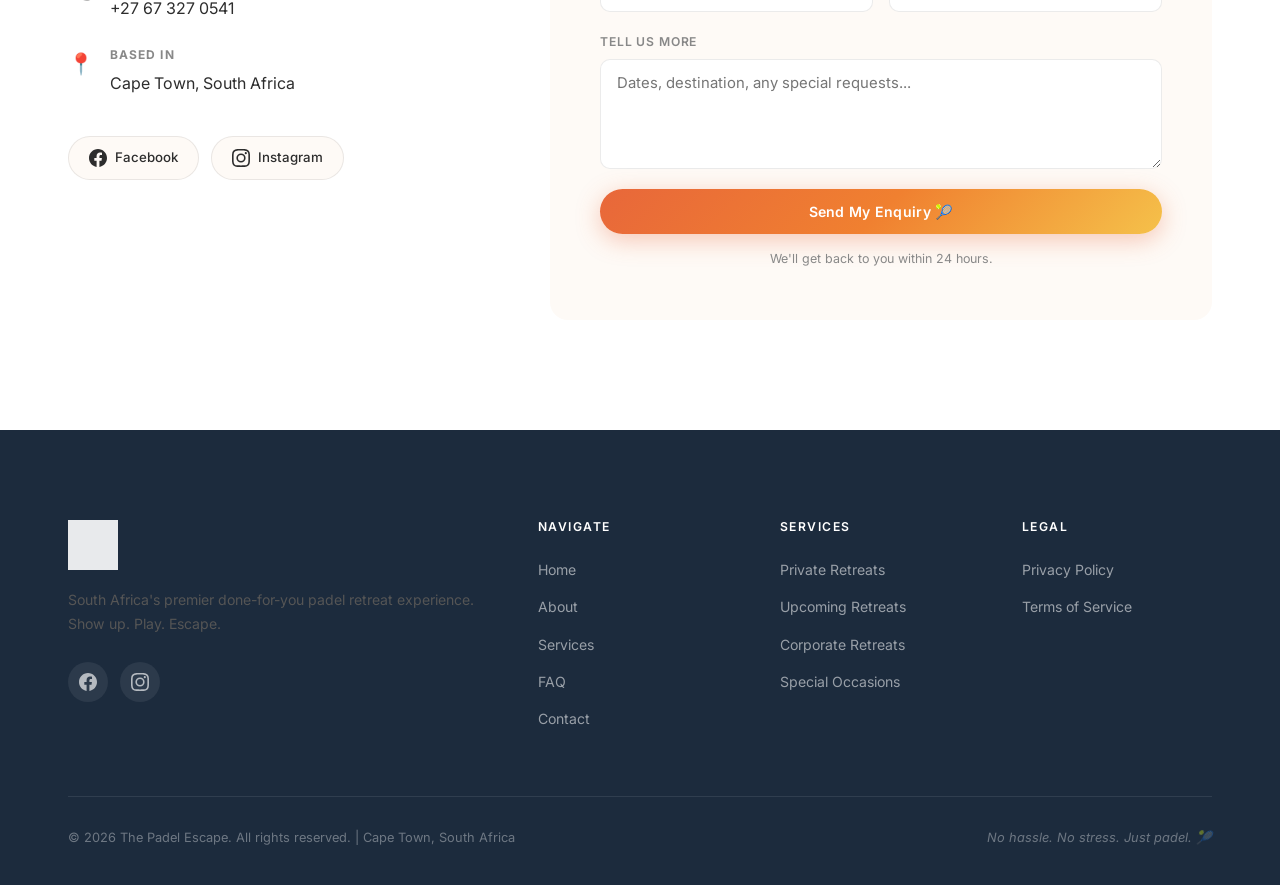
==== commit 29d67ade: "Improve logo and remove phone number" ====
--- a/index.html
+++ b/index.html
@@ -344,7 +344,6 @@
               <span class="contact-icon">📞</span>
               <div>
                 <strong>Phone / WhatsApp</strong>
-                <a href="tel:+27722661500">+27 72 266 1500</a><br>
                 <a href="tel:+27673270541">+27 67 327 0541</a>
               </div>
             </div>
@@ -473,7 +472,7 @@
   </footer>
 
   <!-- WhatsApp Float Button -->
-  <a href="https://wa.me/27722661500" class="whatsapp-float" target="_blank" rel="noopener" aria-label="Chat on WhatsApp">
+  <a href="https://wa.me/27673270541" class="whatsapp-float" target="_blank" rel="noopener" aria-label="Chat on WhatsApp">
     <svg viewBox="0 0 24 24" fill="currentColor" width="28" height="28"><path d="M17.472 14.382c-.297-.149-1.758-.867-2.03-.967-.273-.099-.471-.148-.67.15-.197.297-.767.966-.94 1.164-.173.199-.347.223-.644.075-.297-.15-1.255-.463-2.39-1.475-.883-.788-1.48-1.761-1.653-2.059-.173-.297-.018-.458.13-.606.134-.133.298-.347.446-.52.149-.174.198-.298.298-.497.099-.198.05-.371-.025-.52-.075-.149-.669-1.612-.916-2.207-.242-.579-.487-.5-.669-.51-.173-.008-.371-.01-.57-.01-.198 0-.52.074-.792.372-.272.297-1.04 1.016-1.04 2.479 0 1.462 1.065 2.875 1.213 3.074.149.198 2.096 3.2 5.077 4.487.709.306 1.262.489 1.694.625.712.227 1.36.195 1.871.118.571-.085 1.758-.719 2.006-1.413.248-.694.248-1.289.173-1.413-.074-.124-.272-.198-.57-.347m-5.421 7.403h-.004a9.87 9.87 0 01-5.031-1.378l-.361-.214-3.741.982.998-3.648-.235-.374a9.86 9.86 0 01-1.51-5.26c.001-5.45 4.436-9.884 9.888-9.884 2.64 0 5.122 1.03 6.988 2.898a9.825 9.825 0 012.893 6.994c-.003 5.45-4.437 9.884-9.885 9.884m8.413-18.297A11.815 11.815 0 0012.05 0C5.495 0 .16 5.335.157 11.892c0 2.096.547 4.142 1.588 5.945L.057 24l6.305-1.654a11.882 11.882 0 005.683 1.448h.005c6.554 0 11.89-5.335 11.893-11.893a11.821 11.821 0 00-3.48-8.413z"/></svg>
   </a>
 
--- a/style.css
+++ b/style.css
@@ -170,7 +170,6 @@
   height: 52px;
   width: auto;
   object-fit: contain;
-  filter: brightness(0) invert(1);
   transition: var(--transition);
 }
 .navbar.scrolled .nav-logo img { filter: none; }
